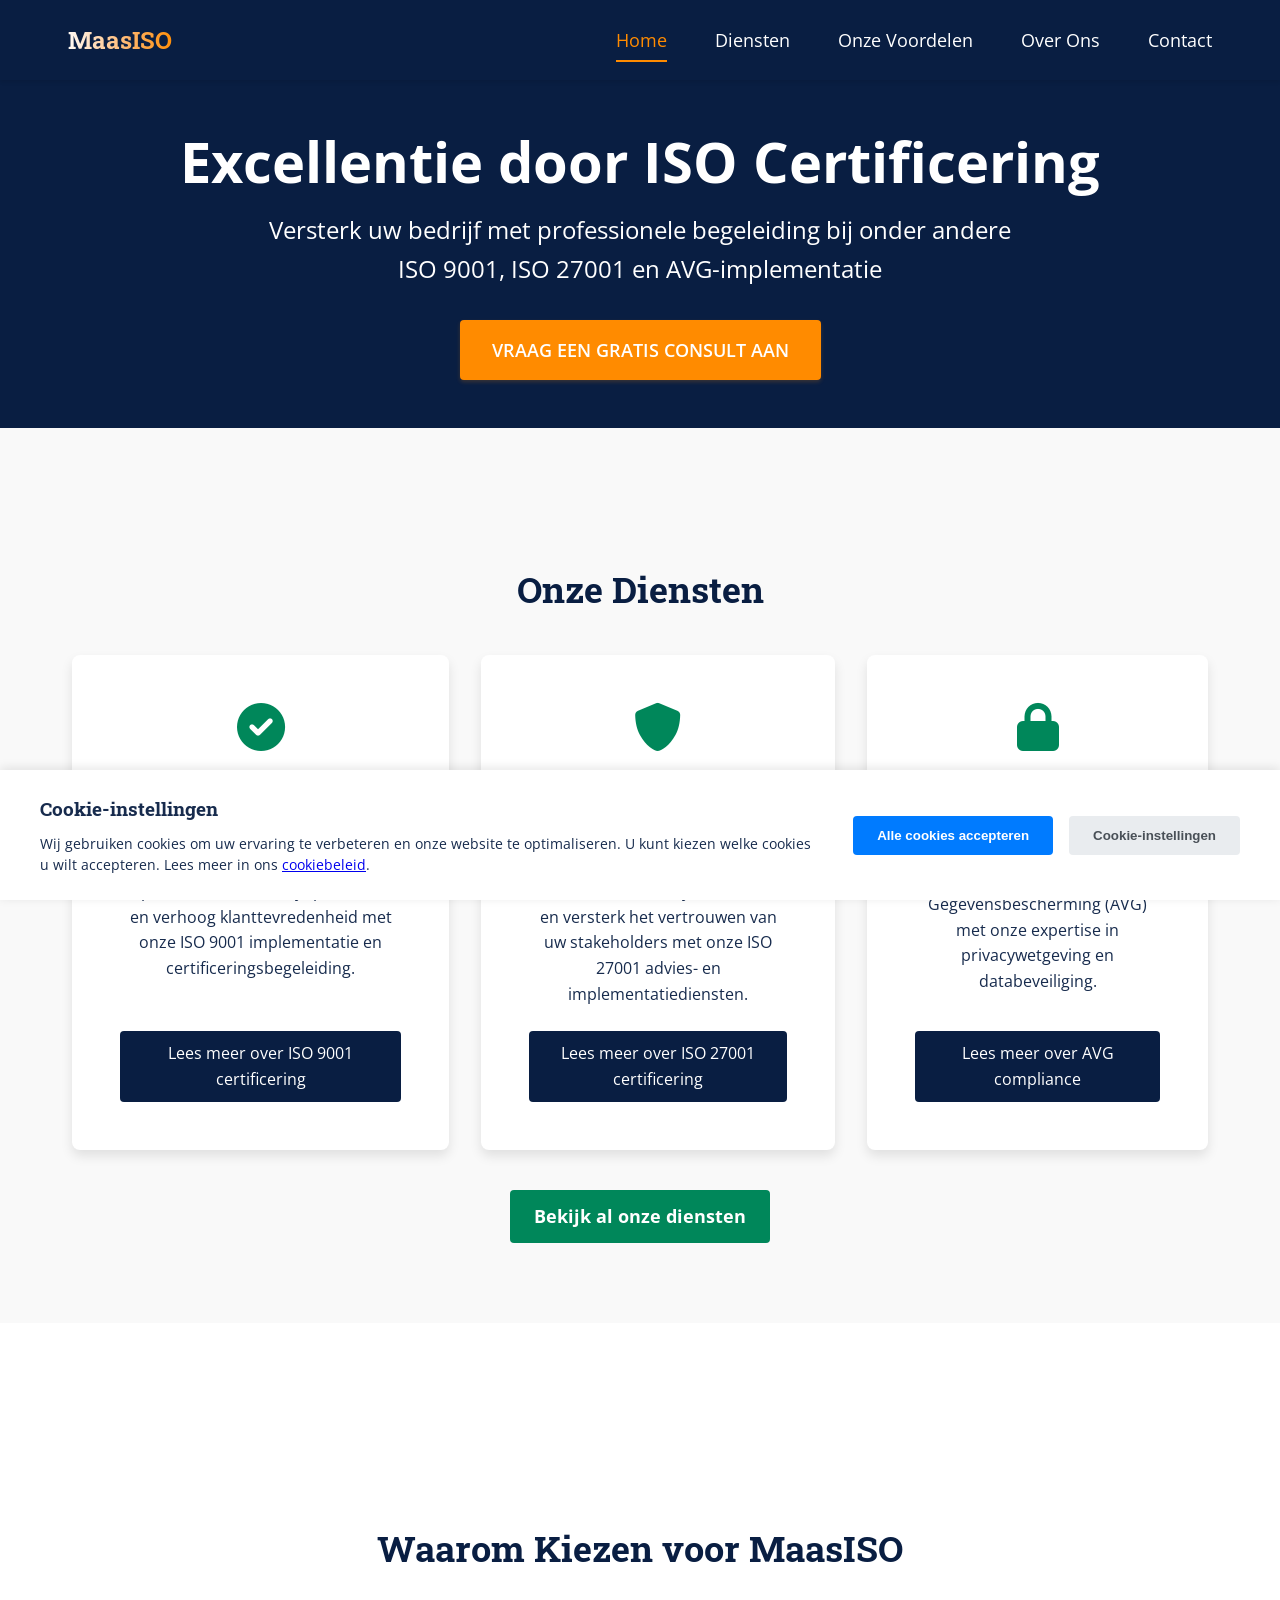
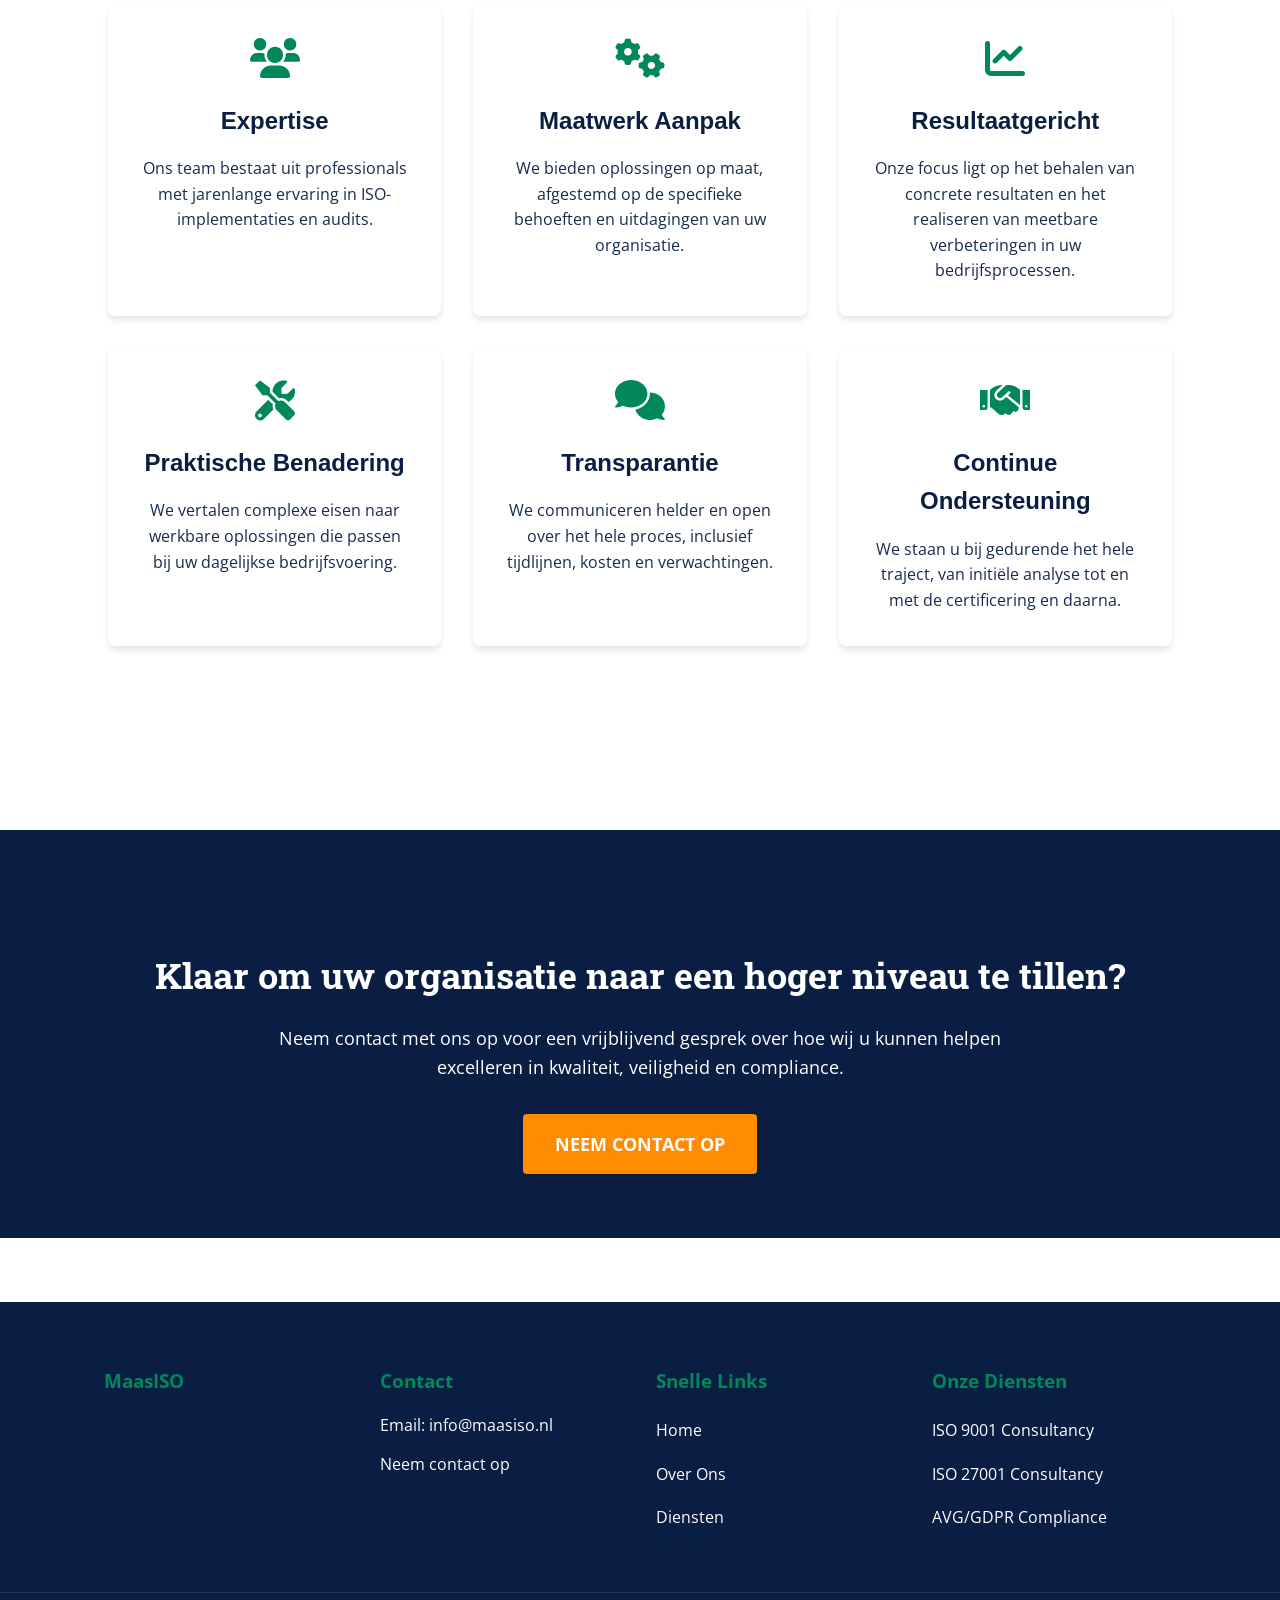
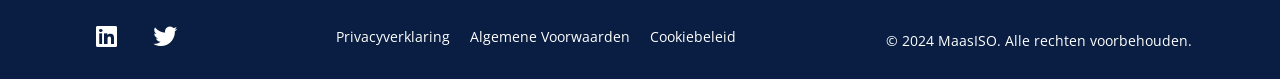
==== index.html @ 2da92001 "NUJA015" ====
<!DOCTYPE html>
<html lang="nl">
<head>
    <!-- Google tag (gtag.js) -->
<script async src="https://www.googletagmanager.com/gtag/js?id=G-QHY9D9XR7G"></script>
<script>
  window.dataLayer = window.dataLayer || [];
  function gtag(){dataLayer.push(arguments);}
  gtag('js', new Date());

  gtag('config', 'G-QHY9D9XR7G');
</script>
    <meta charset="UTF-8">
    <meta name="viewport" content="width=device-width, initial-scale=1.0">
    <title>MaasISO - ISO Certificering en Implementatie Diensten</title>
    <meta name="description" content="Versterk uw bedrijf met professionele begeleiding bij ISO 9001, ISO 27001 en AVG-implementatie. Expertise in kwaliteitsmanagement en informatiebeveiliging.">
    
    <!-- Open Graph / Facebook -->
    <meta property="og:type" content="website">
    <meta property="og:url" content="https://www.maasiso.nl/">
    <meta property="og:title" content="MaasISO - ISO Certificering en Implementatie Diensten">
    <meta property="og:description" content="Versterk uw bedrijf met professionele begeleiding bij ISO 9001, ISO 27001 en AVG-implementatie. Expertise in kwaliteitsmanagement en informatiebeveiliging.">
    <meta property="og:image" content="https://www.maasiso.nl/images/og-image.jpg">

    <!-- Twitter -->
    <meta name="twitter:card" content="summary_large_image">
    <meta name="twitter:url" content="https://www.maasiso.nl/">
    <meta name="twitter:title" content="MaasISO - ISO Certificering en Implementatie Diensten">
    <meta name="twitter:description" content="Versterk uw bedrijf met professionele begeleiding bij ISO 9001, ISO 27001 en AVG-implementatie. Expertise in kwaliteitsmanagement en informatiebeveiliging.">
    <meta name="twitter:image" content="https://www.maasiso.nl/images/og-image.jpg">

    <!-- Canonical URL -->
    <link rel="canonical" href="https://www.maasiso.nl/">
    
    <link rel="icon" type="image/svg+xml" href="images/icons/favicon.svg">
    <link rel="stylesheet" href="css/styles.min.css">
    <link href="https://fonts.googleapis.com/css2?family=Open+Sans:wght@400;700&family=Roboto+Slab:wght@400;700&display=swap" rel="stylesheet">
    <link rel="stylesheet" href="https://cdnjs.cloudflare.com/ajax/libs/font-awesome/6.0.0-beta3/css/all.min.css">

    <!-- Schema.org markup -->
    <script type="application/ld+json">
    {
        "@context": "https://schema.org",
        "@type": "Organization",
        "name": "MaasISO",
        "description": "Professionele ISO certificering en implementatie diensten",
        "url": "https://www.maasiso.nl",
        "contactPoint": {
            "@type": "ContactPoint",
            "email": "info@maasiso.nl",
            "contactType": "customer service"
        },
        "sameAs": [
            "https://www.linkedin.com/company/maasiso",
            "https://twitter.com/maasiso"
        ]
    }
    </script>
</head>
<body>
    <header>
        <nav class="main-nav" aria-label="Hoofdnavigatie">
            <div class="container">
                <a href="index.html" class="logo" aria-label="MaasISO homepage">MaasISO</a>
                <button class="mobile-menu-toggle" aria-label="Menu openen" aria-expanded="false" aria-controls="nav-links">
                    <span></span>
                    <span></span>
                    <span></span>
                </button>
                <ul class="nav-links" id="nav-links">
                    <li><a href="index.html" aria-current="page">Home</a></li>
                    <li><a href="diensten.html">Diensten</a></li>
                    <li><a href="waarom-maasiso.html">Onze Voordelen</a></li>
                    <li><a href="over-ons.html">Over Ons</a></li>
                    <li><a href="contact.html">Contact</a></li>
                </ul>
            </div>
        </nav>
    </header>

    <main id="main-content">
        <section id="hero" class="hero" aria-label="Introductie">
            <div class="container">
                <h1 class="fade-in">Excellentie door ISO Certificering</h1>
                <p class="lead fade-in">Versterk uw bedrijf met professionele begeleiding bij onder andere<br>ISO 9001, ISO 27001 en AVG-implementatie</p>
                <a href="contact.html" class="cta-button fade-in">Vraag een Gratis Consult Aan</a>
            </div>
        </section>

        <section id="diensten" class="section-padding" aria-label="Onze Diensten">
            <div class="container">
                <h2 class="section-title fade-in">Onze Diensten</h2>
                <div class="diensten-grid">
                    <div class="dienst fade-in">
                        <i class="fas fa-check-circle dienst-icon" aria-hidden="true"></i>
                        <h3>ISO 9001 Kwaliteitsmanagement</h3>
                        <p>Optimaliseer uw bedrijfsprocessen en verhoog klanttevredenheid met onze ISO 9001 implementatie en certificeringsbegeleiding.</p>
                        <a href="iso-9001.html" class="lees-meer">Lees meer over ISO 9001 certificering</a>
                    </div>
                    <div class="dienst fade-in">
                        <i class="fas fa-shield-alt dienst-icon" aria-hidden="true"></i>
                        <h3>ISO 27001 Informatiebeveiliging</h3>
                        <p>Bescherm uw bedrijfsinformatie en versterk het vertrouwen van uw stakeholders met onze ISO 27001 advies- en implementatiediensten.</p>
                        <a href="iso-27001.html" class="lees-meer">Lees meer over ISO 27001 certificering</a>
                    </div>
                    <div class="dienst fade-in">
                        <i class="fas fa-lock dienst-icon" aria-hidden="true"></i>
                        <h3>AVG Compliance</h3>
                        <p>Zorg dat uw organisatie voldoet aan de Algemene Verordening Gegevensbescherming (AVG) met onze expertise in privacywetgeving en databeveiliging.</p>
                        <a href="avg-compliance.html" class="lees-meer">Lees meer over AVG compliance</a>
                    </div>
                </div>
                <div class="text-center">
                    <a href="diensten.html" class="secondary-button fade-in">Bekijk al onze diensten</a>
                </div>
            </div>
        </section>

        <section id="waarom-maasiso" class="section-padding" aria-label="Waarom kiezen voor MaasISO">
            <div class="container">
                <h2 class="section-title fade-in">Waarom Kiezen voor MaasISO</h2>
                <div class="voordelen-grid">
                    <article class="voordeel fade-in">
                        <i class="fas fa-users" aria-hidden="true"></i>
                        <h3>Expertise</h3>
                        <p>Ons team bestaat uit professionals met jarenlange ervaring in ISO-implementaties en audits.</p>
                    </article>
                    <article class="voordeel fade-in">
                        <i class="fas fa-cogs" aria-hidden="true"></i>
                        <h3>Maatwerk Aanpak</h3>
                        <p>We bieden oplossingen op maat, afgestemd op de specifieke behoeften en uitdagingen van uw organisatie.</p>
                    </article>
                    <article class="voordeel fade-in">
                        <i class="fas fa-chart-line" aria-hidden="true"></i>
                        <h3>Resultaatgericht</h3>
                        <p>Onze focus ligt op het behalen van concrete resultaten en het realiseren van meetbare verbeteringen in uw bedrijfsprocessen.</p>
                    </article>
                    <article class="voordeel fade-in">
                        <i class="fas fa-tools" aria-hidden="true"></i>
                        <h3>Praktische Benadering</h3>
                        <p>We vertalen complexe eisen naar werkbare oplossingen die passen bij uw dagelijkse bedrijfsvoering.</p>
                    </article>
                    <article class="voordeel fade-in">
                        <i class="fas fa-comments" aria-hidden="true"></i>
                        <h3>Transparantie</h3>
                        <p>We communiceren helder en open over het hele proces, inclusief tijdlijnen, kosten en verwachtingen.</p>
                    </article>
                    <article class="voordeel fade-in">
                        <i class="fas fa-handshake" aria-hidden="true"></i>
                        <h3>Continue Ondersteuning</h3>
                        <p>We staan u bij gedurende het hele traject, van initiële analyse tot en met de certificering en daarna.</p>
                    </article>
                </div>
            </div>
        </section>

        <section id="cta" class="section-padding" style="background-color: var(--hero-background);" aria-label="Contact Oproep">
            <div class="container text-center">
                <h2 class="section-title" style="color: var(--text-color-light);">Klaar om uw organisatie naar een hoger niveau te tillen?</h2>
                <p class="section-intro" style="color: var(--text-color-light);">Neem contact met ons op voor een vrijblijvend gesprek over hoe wij u kunnen helpen excelleren in kwaliteit, veiligheid en compliance.</p>
                <div class="text-center">
                    <a href="contact.html" class="cta-button fade-in">NEEM CONTACT OP</a>
                </div>
            </div>
        </section>
    </main>

    <footer>
        <div class="container">
            <div class="footer-section company-info">
                <h4>MaasISO</h4>
            </div>
            <div class="footer-section contact">
                <h4>Contact</h4>
                <p>Email: info@maasiso.nl</p>
                <p><a href="contact.html">Neem contact op</a></p>
            </div>
            <div class="footer-section quick-links">
                <h4>Snelle Links</h4>
                <nav aria-label="Snelle navigatie">
                    <a href="index.html">Home</a>
                    <a href="over-ons.html">Over Ons</a>
                    <a href="diensten.html">Diensten</a>
                </nav>
            </div>
            <div class="footer-section services">
                <h4>Onze Diensten</h4>
                <nav aria-label="Diensten navigatie">
                    <a href="iso-9001.html">ISO 9001 Consultancy</a>
                    <a href="iso-27001.html">ISO 27001 Consultancy</a>
                    <a href="avg-compliance.html">AVG/GDPR Compliance</a>
                </nav>
            </div>
        </div>
        <div class="sub-footer">
            <div class="container">
                <div class="social-media">
                    <a href="https://www.linkedin.com/company/maasiso" target="_blank" rel="noopener noreferrer" aria-label="MaasISO LinkedIn">
                        <i class="fab fa-linkedin" aria-hidden="true"></i>
                    </a>
                    <a href="https://twitter.com/maasiso" target="_blank" rel="noopener noreferrer" aria-label="MaasISO Twitter">
                        <i class="fab fa-twitter" aria-hidden="true"></i>
                    </a>
                </div>
                <div class="legal-links">
                    <a href="privacyverklaring.html">Privacyverklaring</a>
                    <a href="algemene-voorwaarden.html">Algemene Voorwaarden</a>
                    <a href="cookiebeleid.html">Cookiebeleid</a>
                </div>
                <p>&copy; 2024 MaasISO. Alle rechten voorbehouden.</p>
            </div>
        </div>
    </footer>

    <script src="js/main.min.js"></script>
    <script src="js/cookie-banner.min.js"></script>
</body>
</html>
---- css/styles.min.css ----
*{margin:0;padding:0;box-sizing:border-box}body{font-family:'Open Sans',sans-serif;font-size:16px;line-height:1.5;color:#333;background-color:#f4f4f4}:root{--primary-color:#091E42;--secondary-color:#00875A;--accent-color:#FF8B00;--accent-hover:#E67E00;--background-color:#FFFFFF;--text-color:#172B4D;--text-color-light:#FFFFFF;--error-color:#DE350B;--success-color:#00875A;--warning-color:#FF991F;--info-color:#0065FF;--focus-outline:#4C9AFF;--hero-background:#091E42;--neutral-light:#F4F5F7;--neutral-medium:#DFE1E6;--neutral-dark:#505F79;--primary-light:#E9F2FF;--primary-dark:#091E42;--spacing-xs:0.25rem;--spacing-sm:0.5rem;--spacing-md:1rem;--spacing-lg:1.5rem;--spacing-xl:2rem;--spacing-2xl:3rem;--spacing-3xl:4rem;--border-radius-sm:4px;--border-radius-md:6px;--border-radius-lg:8px;--transition-fast:0.2s ease;--transition-normal:0.3s ease;--transition-slow:0.5s ease;--button-primary-bg:var(--accent-color);--button-primary-text:var(--text-color-light);--button-primary-hover:var(--accent-hover);--breakpoint-mobile:767px;--breakpoint-tablet:1023px;--breakpoint-desktop:1024px;--font-size-xs:0.75rem;--font-size-sm:0.875rem;--font-size-base:1rem;--font-size-lg:1.125rem;--font-size-xl:1.25rem;--font-size-2xl:1.5rem;--font-size-3xl:1.875rem;--font-size-4xl:2.25rem;--font-size-5xl:3rem;--font-size-6xl:3.5rem;--container-padding-mobile:var(--spacing-md);--container-padding-tablet:var(--spacing-xl);--container-padding-desktop:var(--spacing-2xl);--header-height:80px;--mobile-header-height:60px}html{margin:0;padding:0;min-height:100%}body{margin:0;padding:0;min-height:100vh;display:flex;flex-direction:column;font-family:'Open Sans',sans-serif;color:var(--text-color);line-height:1.6;background-color:var(--background-color)}main{flex:1 0 auto;display:flex;flex-direction:column}footer{flex-shrink:0;margin-top:0}@media (max-width:767px){h1{font-size:2rem}h2{font-size:1.75rem}h3{font-size:1.25rem}.container{padding:0 var(--spacing-sm)}}@media (prefers-reduced-motion:reduce){*{animation-duration:0s!important;animation-iteration-count:1!important;transition-duration:0s!important;scroll-behavior:auto!important}}.text-center{text-align:center}.text-left{text-align:left}.text-right{text-align:right}.mt-1{margin-top:.25rem}.mt-2{margin-top:.5rem}.mt-3{margin-top:1rem}.mt-4{margin-top:1.5rem}.mt-5{margin-top:3rem}.mb-1{margin-bottom:.25rem}.mb-2{margin-bottom:.5rem}.mb-3{margin-bottom:1rem}.mb-4{margin-bottom:1.5rem}.mb-5{margin-bottom:3rem}.pt-1{padding-top:.25rem}.pt-2{padding-top:.5rem}.pt-3{padding-top:1rem}.pt-4{padding-top:1.5rem}.pt-5{padding-top:3rem}.pb-1{padding-bottom:.25rem}.pb-2{padding-bottom:.5rem}.pb-3{padding-bottom:1rem}.pb-4{padding-bottom:1.5rem}.pb-5{padding-bottom:3rem}.d-none{display:none}.d-block{display:block}.d-inline-block{display:inline-block}.d-flex{display:flex}.flex-column{flex-direction:column}.justify-content-center{justify-content:center}.align-items-center{align-items:center}.container{width:100%;max-width:1140px;margin:0 auto;padding-left:1.5rem;padding-right:1.5rem;box-sizing:border-box}section{width:100%;padding:5rem 0;overflow:hidden}section:nth-child(2n){background-color:#f9f9f9}@media (max-width:1200px){.container{max-width:960px}}@media (max-width:992px){.container{max-width:720px}section{padding:4rem 0}}@media (max-width:768px){.container{max-width:540px}section{padding:3rem 0}}@media (max-width:576px){.container{width:100%;padding-left:1rem;padding-right:1rem}}.benefits-grid,.industries-grid,.services-grid,.why-maasiso-grid{display:grid;grid-template-columns:repeat(3,1fr);gap:30px;margin-top:40px;padding:0 20px}.voordelen-grid{display:grid;grid-template-columns:repeat(3,1fr);gap:30px;margin:40px auto;max-width:1200px;padding:0 20px}.missie-visie-grid{display:grid;grid-template-columns:1fr;gap:30px;margin-top:40px;padding:0 20px}.impact-grid{display:grid;grid-template-columns:repeat(auto-fit,minmax(250px,1fr));gap:30px;margin-top:40px;padding:0 20px}.aanpak-grid{display:grid;grid-template-columns:repeat(3,1fr);gap:30px;margin-top:40px;padding:0 20px}.waarden-grid{display:grid;grid-template-columns:repeat(auto-fit,minmax(250px,1fr));gap:30px;margin-top:40px;padding:0 20px}.contact-grid{display:grid;grid-template-columns:1fr;gap:40px;padding:0 20px}.dienst{background-color:#f8f9fa;border-radius:8px;padding:20px;text-align:center;transition:transform .3s ease;height:100%;display:flex;flex-direction:column;align-items:center}.dienst:hover{box-shadow:0 5px 15px rgba(0,0,0,.1);transform:translateY(-5px)}.dienst-icon{font-size:2.5rem;margin-bottom:15px;color:var(--accent-color)}.dienst h3{margin-bottom:10px;font-size:1.25rem}.dienst p{margin-bottom:15px;flex-grow:1}@media (max-width:1200px){.aanpak-grid,.benefits-grid,.industries-grid,.services-grid,.voordelen-grid,.why-maasiso-grid{grid-template-columns:repeat(2,1fr);gap:20px}}@media (max-width:767px){.aanpak-grid,.benefits-grid,.contact-grid,.industries-grid,.missie-visie-grid,.services-grid,.voordelen-grid,.why-maasiso-grid{grid-template-columns:1fr;gap:20px;padding:0 20px;margin-top:30px}.dienst:hover{transform:none;box-shadow:none}.section-padding{padding-top:40px;padding-bottom:40px}.section-title{padding:0 20px;margin-bottom:20px;text-align:center}}header{background-color:var(--primary-color);position:fixed;width:100%;top:0;left:0;z-index:1000;box-shadow:0 2px 4px rgba(0,0,0,.1);height:80px;display:flex;align-items:center}.skip-link{background:var(--primary-color);color:var(--text-color-light);left:50%;padding:var(--spacing-sm);position:absolute;transform:translateY(-100%) translateX(-50%);transition:transform var(--transition-normal);z-index:1001}.skip-link:focus{transform:translateY(0) translateX(-50%)}.main-nav{width:100%;height:100%;display:flex;align-items:center}.main-nav .container{display:flex;justify-content:space-between;align-items:center;height:100%;padding:0 1.5rem}.logo{font-family:'Roboto Slab',serif;font-size:24px;font-weight:700;text-decoration:none;padding:var(--spacing-xs);background:linear-gradient(90deg,var(--text-color-light) 0,#ffe5cc 20%,#fc9 40%,#ffb366 60%,var(--accent-color) 100%);-webkit-background-clip:text;background-clip:text;-webkit-text-fill-color:transparent;text-fill-color:transparent;height:40px;display:flex;align-items:center;transition:background 1s ease}.logo:hover{background:linear-gradient(90deg,var(--accent-color) 0,#ffb366 40%,#fc9 60%,#ffe5cc 80%,var(--text-color-light) 100%);-webkit-background-clip:text;background-clip:text}.nav-links{display:flex;list-style-type:none;margin:0;padding:0;height:100%;align-items:center;margin-left:auto;margin-right:0;gap:.5rem}.nav-links li{height:100%;display:flex;align-items:center;margin:0}.nav-links a{color:var(--text-color-light);text-decoration:none;font-size:18px;padding:var(--spacing-xs);position:relative;height:40px;display:flex;align-items:center;white-space:nowrap}.nav-links a[aria-current=page]{color:var(--accent-color)}.nav-links a[aria-current=page]::after{content:'';position:absolute;bottom:-2px;left:var(--spacing-xs);right:var(--spacing-xs);height:2px;background-color:var(--accent-color)}.mobile-menu-toggle{display:none;background:0 0;border:none;cursor:pointer;padding:var(--spacing-sm);margin:calc(-1 * var(--spacing-sm));height:40px;z-index:1001}.mobile-menu-toggle span{display:block;width:25px;height:3px;background-color:var(--text-color-light);margin:5px 0;transition:transform .3s ease-in-out,opacity .3s ease-in-out}@media (max-width:768px){header{height:70px}.main-nav .container{padding:0 1rem}.nav-links{position:fixed;top:70px;left:0;right:0;background-color:var(--primary-color);flex-direction:column;align-items:flex-start;height:0;overflow:hidden;transition:height .3s ease-in-out;margin:0;padding:0}.nav-links.active{height:auto;padding:1rem;box-shadow:0 2px 4px rgba(0,0,0,.1)}.nav-links li{width:100%;height:auto;margin:.5rem 0}.nav-links a{width:100%;padding:.75rem 1rem;height:auto}.mobile-menu-toggle{display:block}.mobile-menu-toggle.active span:first-child{transform:rotate(45deg) translate(5px,5px)}.mobile-menu-toggle.active span:nth-child(2){opacity:0}.mobile-menu-toggle.active span:nth-child(3){transform:rotate(-45deg) translate(7px,-7px)}body.menu-open{overflow:hidden}}.cta-button{display:inline-block;padding:calc(var(--spacing-sm) + 6px) calc(var(--spacing-xl) - 4px);background-color:var(--button-primary-bg)!important;color:var(--button-primary-text)!important;text-decoration:none;border-radius:var(--border-radius-md);transition:all var(--transition-normal);font-weight:700;text-transform:uppercase;border:none;cursor:pointer;box-shadow:0 2px 4px rgba(0,0,0,.1)}.cta-button:hover{background-color:var(--button-primary-hover)!important;transform:translateY(-2px);box-shadow:0 4px 8px rgba(0,0,0,.15)}.cta-button:active{transform:translateY(0);box-shadow:0 2px 4px rgba(0,0,0,.1)}.hero .cta-button{font-size:1.1rem;padding:var(--spacing-md) var(--spacing-xl);position:relative;z-index:3;background-color:#ff8b00!important;mix-blend-mode:normal;isolation:isolate;box-shadow:0 2px 4px rgba(255,139,0,.2)}.hero .cta-button:hover{background-color:#e67e00!important;box-shadow:0 4px 8px rgba(255,139,0,.3)}.secondary-button{background-color:var(--secondary-color);color:var(--text-color-light);transition:background-color var(--transition-normal)}.secondary-button:hover{background-color:var(--success-color)}.text-button{background:0 0;border:none;color:var(--primary-color);text-decoration:underline;cursor:pointer;font-weight:600;transition:color var(--transition-normal);padding:var(--spacing-sm) var(--spacing-md)}.text-button:hover{color:var(--primary-dark)}.outline-button{background-color:transparent;border:2px solid var(--primary-color);color:var(--primary-color);padding:var(--spacing-sm) var(--spacing-md);transition:all var(--transition-normal)}.outline-button:hover{background-color:var(--primary-light);border-color:var(--primary-dark);color:var(--primary-dark)}.cta-button:disabled,.outline-button:disabled,.secondary-button:disabled,.text-button:disabled{opacity:.6;cursor:not-allowed;pointer-events:none}.cta-button:focus,.outline-button:focus,.secondary-button:focus,.text-button:focus{outline:3px solid var(--focus-outline);outline-offset:2px}@media (max-width:768px){.cta-button{display:block;width:100%;text-align:center;padding:var(--spacing-md) var(--spacing-lg)}}#hero{text-align:center;min-height:400px;padding:0!important;margin:0;background-color:var(--hero-background);color:var(--text-color-light);position:relative;overflow:hidden;display:flex;align-items:center;padding-top:var(--header-height)!important}#hero .container{width:100%;max-width:1140px!important;margin:0 auto;padding:3rem 1.5rem;display:flex;flex-direction:column;align-items:center;justify-content:center;position:relative;z-index:2}#hero h1{margin:0 0 1rem 0;padding:0;font-size:3rem;color:var(--text-color-light);font-weight:700;line-height:1.2;opacity:0;animation:heroContentFadeIn .8s ease-out forwards;animation-delay:.1s}#hero p{margin:0 0 2rem 0;padding:0;font-size:1.375rem;max-width:800px;color:var(--text-color-light);line-height:1.6;opacity:0;animation:heroContentFadeIn .8s ease-out forwards;animation-delay:.2s}#hero .cta-button{margin:0;padding:1rem 2rem;position:relative;z-index:3;opacity:0;animation:heroContentFadeIn .8s ease-out forwards;animation-delay:.3s;mix-blend-mode:normal;isolation:isolate}#hero::before{content:'';position:absolute;top:0;left:0;right:0;bottom:0;background:linear-gradient(to bottom,rgba(9,30,66,.2),rgba(9,30,66,.4));z-index:1}@media (max-width:1200px){#hero .container{max-width:960px!important}}@media (max-width:992px){#hero .container{max-width:720px!important}}@media (max-width:768px){#hero{min-height:350px;padding-top:var(--mobile-header-height)!important}#hero .container{max-width:540px!important;padding:2rem 1.5rem}#hero h1{font-size:2.2rem;margin-top:1rem}#hero p{font-size:1.125rem}}@media (max-width:576px){#hero{min-height:300px}#hero .container{padding:0 1rem}#hero h1{font-size:1.8rem}}@keyframes heroContentFadeIn{from{opacity:0}to{opacity:1}}@media (prefers-reduced-motion:reduce){#hero .cta-button,#hero h1,#hero p{animation:none;opacity:1}}.section-title{margin-bottom:2.5rem;color:var(--primary-color);font-size:2.25rem;text-align:center}.section-intro{margin:0 auto 3rem;max-width:800px;font-size:1.125rem;line-height:1.6;text-align:center}.bg-light{background-color:var(--background-color)}.bg-primary{background-color:var(--primary-color)}.bg-primary h2,.bg-primary p{color:var(--text-color-light);text-shadow:0 1px 2px rgba(0,0,0,.2)}.diensten-grid{display:grid;grid-template-columns:repeat(3,1fr);gap:2rem;margin:2.5rem auto;width:100%;max-width:1200px}#diensten .container{max-width:1200px;margin:0 auto;padding:0 2rem}#diensten .diensten-grid{display:grid;grid-template-columns:repeat(3,1fr);gap:2rem;justify-content:center;margin:2.5rem auto;max-width:1200px}#diensten .section-title{max-width:800px;margin-left:auto;margin-right:auto}#diensten .text-center{max-width:800px;margin-left:auto;margin-right:auto}.dienst{background-color:var(--background-color);border-radius:var(--border-radius-lg);padding:2rem;box-shadow:0 6px 12px rgba(0,0,0,.1);transition:transform var(--transition-normal),box-shadow var(--transition-normal);display:flex;flex-direction:column;align-items:center;justify-content:flex-start;height:100%;box-sizing:border-box}.dienst:hover{transform:translateY(-10px);box-shadow:0 12px 24px rgba(0,0,0,.15)}.dienst h3{color:var(--primary-color);margin:0 0 1.25rem;font-size:1.5rem;width:100%;text-align:center}.dienst p{color:var(--text-color);margin:0 0 1.5rem;font-size:1rem;flex-grow:1;width:100%;text-align:center}.dienst-icon{font-size:3.5rem;color:var(--secondary-color);margin-bottom:1.5rem;width:100%;text-align:center}.lees-meer{display:inline-block;padding:.625rem 1.25rem;background-color:var(--primary-color);color:var(--text-color-light);text-decoration:none;border-radius:var(--border-radius-sm);transition:background-color var(--transition-normal);margin-top:auto;text-align:center}.lees-meer:hover{background-color:var(--secondary-color)}.aanpak-stappen{max-width:900px;margin:3rem auto;position:relative}.aanpak-stap{display:flex;align-items:flex-start;margin-bottom:2rem;padding:1.5rem;background-color:var(--background-color);border-radius:var(--border-radius-lg);box-shadow:0 4px 8px rgba(0,0,0,.1);transition:transform var(--transition-normal),box-shadow var(--transition-normal)}.aanpak-stap:hover{transform:translateY(-5px);box-shadow:0 8px 16px rgba(0,0,0,.15)}.stap-nummer{background-color:var(--secondary-color);color:var(--text-color-light);width:40px;height:40px;border-radius:50%;display:flex;align-items:center;justify-content:center;font-size:1.25rem;font-weight:700;margin-right:1.5rem;flex-shrink:0}.stap-inhoud{flex-grow:1}.stap-inhoud h3{color:var(--primary-color);margin:0 0 .5rem;font-size:1.25rem}.stap-inhoud p{color:var(--text-color);margin:0;font-size:1rem;line-height:1.5}.text-center{text-align:center;margin-top:2rem}.secondary-button{display:inline-block;padding:.75rem 1.5rem;font-size:1.125rem;font-weight:700;text-decoration:none;color:var(--text-color-light);background-color:var(--secondary-color);border-radius:var(--border-radius-sm);transition:background-color var(--transition-normal)}.secondary-button:hover{background-color:var(--primary-color)}.voordelen-grid{display:grid;grid-template-columns:repeat(3,1fr);gap:2rem;margin:2.5rem auto;width:100%;max-width:1200px}.voordeel{background-color:var(--background-color);border-radius:var(--border-radius-lg);padding:1.875rem;box-shadow:0 6px 12px rgba(0,0,0,.1);text-align:center;transition:transform var(--transition-normal),box-shadow var(--transition-normal);box-sizing:border-box}.voordeel:hover{transform:translateY(-5px);box-shadow:0 8px 16px rgba(0,0,0,.15)}.voordeel i{font-size:3rem;color:var(--secondary-color);margin-bottom:1.25rem}.voordeel h3{color:var(--primary-color);margin-bottom:.9375rem;font-size:1.375rem}.voordeel p{color:var(--text-color);font-size:1rem}.benefits-grid{display:grid;grid-template-columns:repeat(3,1fr);gap:2rem;margin:2.5rem auto;width:100%;max-width:1200px}.benefit-card{background-color:var(--background-color);border-radius:var(--border-radius-lg);padding:1.875rem;box-shadow:0 6px 12px rgba(0,0,0,.1);text-align:center;transition:transform var(--transition-normal),box-shadow var(--transition-normal);box-sizing:border-box}.benefit-card:hover{transform:translateY(-5px);box-shadow:0 8px 16px rgba(0,0,0,.15)}.benefit-card img{width:64px;height:64px;margin-bottom:1.25rem}.benefit-card h3{color:var(--primary-color);margin-bottom:.9375rem;font-size:1.375rem}.benefit-card p{color:var(--text-color);font-size:1rem}@media (max-width:1200px){.benefits-grid,.diensten-grid,.voordelen-grid{grid-template-columns:repeat(2,1fr);max-width:800px}}@media (max-width:992px){.section-title{font-size:2rem}.aanpak-stap{padding:1.25rem}.stap-nummer{width:35px;height:35px;font-size:1.125rem;margin-right:1.25rem}}@media (max-width:768px){.section-title{font-size:1.75rem}.benefits-grid,.diensten-grid,.voordelen-grid{grid-template-columns:1fr;max-width:400px}.voordeel{max-width:100%}.aanpak-stap{flex-direction:column;align-items:center;text-align:center;padding:1.5rem 1rem}.stap-nummer{margin:0 0 1rem 0}}@media (max-width:576px){.section-title{font-size:1.5rem}.benefit-card,.dienst,.voordeel{padding:1.5rem}.stap-inhoud h3{font-size:1.125rem}}@keyframes fadeInUp{from{opacity:0;transform:translateY(20px)}to{opacity:1;transform:translateY(0)}}.benefit-item{background-color:var(--background-color);border-radius:var(--border-radius-lg);padding:var(--spacing-xl);box-shadow:0 4px 6px rgba(0,0,0,.1);transition:transform var(--transition-normal);animation:fadeInUp .6s ease-out forwards;opacity:0}.benefit-item:hover{transform:translateY(-5px)}.benefit-item h3{color:var(--secondary-color);margin-bottom:var(--spacing-md)}.why-maasiso-item{background-color:var(--background-color);border-radius:var(--border-radius-lg);padding:var(--spacing-xl);box-shadow:0 4px 6px rgba(0,0,0,.1);text-align:center;transition:transform var(--transition-normal),box-shadow var(--transition-normal);animation:fadeInUp .6s ease-out forwards;opacity:0}.why-maasiso-item:hover{transform:translateY(-5px);box-shadow:0 6px 12px rgba(0,0,0,.15)}.why-maasiso-item .icon{font-size:48px;margin-bottom:var(--spacing-md)}.why-maasiso-item h3{color:var(--primary-color);margin-bottom:var(--spacing-sm)}.why-maasiso-item p{color:var(--text-color)}.missie-visie-item{background-color:var(--background-color);border-radius:var(--border-radius-lg);padding:var(--spacing-xl);box-shadow:0 4px 6px rgba(0,0,0,.1);animation:fadeInUp .6s ease-out forwards;opacity:0}.impact-item{background-color:var(--background-color);border-radius:var(--border-radius-lg);padding:var(--spacing-xl);box-shadow:0 4px 6px rgba(0,0,0,.1);text-align:center;animation:fadeInUp .6s ease-out forwards;opacity:0}.impact-item i{font-size:48px;color:var(--secondary-color);margin-bottom:var(--spacing-md)}.impact-item h3{font-size:36px;margin-bottom:var(--spacing-sm)}.aanpak-item{background-color:var(--background-color);border-radius:var(--border-radius-lg);padding:var(--spacing-xl);box-shadow:0 4px 6px rgba(0,0,0,.1);text-align:center;transition:transform .3s ease;animation:fadeInUp .6s ease-out forwards;opacity:0}.aanpak-item:hover{transform:translateY(-5px)}.aanpak-item i{font-size:48px;color:var(--secondary-color);margin-bottom:var(--spacing-md)}.aanpak-item h3{color:var(--primary-color);margin-bottom:var(--spacing-sm)}.waarde-item{background-color:var(--background-color);border-radius:var(--border-radius-lg);padding:var(--spacing-xl);box-shadow:0 4px 6px rgba(0,0,0,.1);text-align:center;animation:fadeInUp .6s ease-out forwards;opacity:0}.waarde-item i{font-size:48px;color:var(--secondary-color);margin-bottom:var(--spacing-md)}.service-card{background-color:var(--background-color);border-radius:var(--border-radius-lg);padding:var(--spacing-xl);box-shadow:0 2px 8px rgba(0,0,0,.06);text-align:center;transition:transform .3s ease,box-shadow .3s ease;display:flex;flex-direction:column;align-items:center;height:100%;animation:fadeInUp .6s ease-out forwards;opacity:0}.service-card:hover{transform:translateY(-5px);box-shadow:0 4px 12px rgba(0,0,0,.08)}.service-card .service-icon{font-size:48px;color:var(--secondary-color);margin-bottom:var(--spacing-md)}.service-card h3{color:var(--primary-color);margin-bottom:var(--spacing-sm);font-size:1.25rem;font-weight:600;font-family:Montserrat,sans-serif}.service-card p{color:var(--text-color);font-size:1rem;line-height:1.6;margin:0;font-family:'Open Sans',sans-serif}.voordeel{background-color:var(--background-color);border-radius:var(--border-radius-lg);padding:2.5rem;box-shadow:0 2px 8px rgba(0,0,0,.06);text-align:center;transition:transform .3s ease,box-shadow .3s ease;display:flex;flex-direction:column;align-items:center;height:100%;animation:fadeInUp .6s ease-out forwards;opacity:0}.voordeel:hover{transform:translateY(-5px);box-shadow:0 4px 12px rgba(0,0,0,.08)}.voordeel i{font-size:2.5rem;color:var(--secondary-color);margin-bottom:1.5rem}.voordeel h3{color:var(--primary-color);margin-bottom:1rem;font-size:1.25rem;font-weight:600;font-family:Montserrat,sans-serif}.voordeel p{color:var(--text-color);font-size:1rem;line-height:1.6;margin:0;font-family:'Open Sans',sans-serif}.services-grid .service-card:first-child{animation-delay:.1s}.services-grid .service-card:nth-child(2){animation-delay:.2s}.services-grid .service-card:nth-child(3){animation-delay:.3s}.voordelen-grid .voordeel:first-child{animation-delay:.1s}.voordelen-grid .voordeel:nth-child(2){animation-delay:.2s}.voordelen-grid .voordeel:nth-child(3){animation-delay:.3s}.waarden-grid .waarde-item:first-child{animation-delay:.1s}.waarden-grid .waarde-item:nth-child(2){animation-delay:.2s}.waarden-grid .waarde-item:nth-child(3){animation-delay:.3s}.waarden-grid .waarde-item:nth-child(4){animation-delay:.4s}@media (max-width:768px){.service-card,.voordeel{padding:2rem;margin-bottom:0}.service-card .service-icon,.voordeel i{font-size:2rem;margin-bottom:1.25rem}.service-card h3,.voordeel h3{font-size:1.1rem;margin-bottom:.75rem}.service-card p,.voordeel p{font-size:.9rem;line-height:1.5}}form{max-width:600px;margin:0 auto}.form-group{margin-bottom:var(--spacing-md)}label{display:block;margin-bottom:var(--spacing-xs);font-weight:700;color:var(--text-color)}.required::after{content:'*';color:var(--error-color);margin-left:var(--spacing-xs)}input[type=email],input[type=number],input[type=password],input[type=tel],input[type=text],select,textarea{width:100%;padding:var(--spacing-sm);border:2px solid var(--neutral-medium);border-radius:var(--border-radius-sm);font-size:1rem;font-family:inherit;background-color:var(--background-color);color:var(--text-color);transition:all var(--transition-normal)}input[type=email]:focus,input[type=number]:focus,input[type=password]:focus,input[type=tel]:focus,input[type=text]:focus,select:focus,textarea:focus{outline:0;border-color:var(--primary-color);box-shadow:0 0 0 3px var(--primary-light)}input[type=email]:hover,input[type=number]:hover,input[type=password]:hover,input[type=tel]:hover,input[type=text]:hover,select:hover,textarea:hover{border-color:var(--primary-color)}.form-group.error input,.form-group.error select,.form-group.error textarea{border-color:var(--error-color)}.form-group.error .error-message{color:var(--error-color);font-size:.875rem;margin-top:var(--spacing-xs)}.form-group.success input,.form-group.success select,.form-group.success textarea{border-color:var(--success-color)}input:disabled,select:disabled,textarea:disabled{background-color:var(--neutral-light);cursor:not-allowed;opacity:.7}textarea{min-height:150px;resize:vertical}select{appearance:none;background-image:url("data:image/svg+xml;charset=utf-8,%3Csvg xmlns='http://www.w3.org/2000/svg' width='16' height='16' viewBox='0 0 24 24' fill='none' stroke='%23172B4D' stroke-width='2' stroke-linecap='round' stroke-linejoin='round'%3E%3Cpath d='M6 9l6 6 6-6'/%3E%3C/svg%3E");background-repeat:no-repeat;background-position:right var(--spacing-sm) center;padding-right:calc(var(--spacing-xl) + var(--spacing-xs))}.form-row{display:flex;gap:var(--spacing-md);margin-bottom:var(--spacing-md)}.form-col{flex:1}.help-text{color:var(--neutral-dark);font-size:.875rem;margin-top:var(--spacing-xs)}.form-actions{display:flex;justify-content:flex-end;gap:var(--spacing-md);margin-top:var(--spacing-lg)}@media (max-width:768px){.form-row{flex-direction:column;gap:var(--spacing-sm)}.form-actions{flex-direction:column}.form-actions button{width:100%}}.form-loading{position:relative;pointer-events:none}.form-loading::after{content:'';position:absolute;top:0;left:0;width:100%;height:100%;background:rgba(255,255,255,.7);display:flex;justify-content:center;align-items:center}.checkbox-group,.radio-group{display:flex;gap:var(--spacing-sm);align-items:center}input[type=checkbox],input[type=radio]{width:auto;margin-right:var(--spacing-xs)}footer{background-color:var(--primary-color);color:var(--text-color-light);padding:calc(var(--spacing-xl) * 2) 0 0;margin:0}footer .container{display:flex;flex-wrap:wrap;justify-content:space-between}.footer-section{flex:1;margin-bottom:var(--spacing-xl);min-width:200px;padding:0 var(--spacing-md)}.footer-section h4{font-size:1.2em;margin-bottom:var(--spacing-md);color:var(--secondary-color)}.footer-section p{margin-bottom:var(--spacing-sm)}.footer-section p a{color:var(--text-color-light);text-decoration:none;transition:color var(--transition-normal);display:inline-block;padding:5px 0}.footer-section p a:hover{color:var(--accent-color)}.footer-section nav{display:flex;flex-direction:column}footer nav a{color:var(--text-color-light);margin-bottom:var(--spacing-sm);transition:color var(--transition-normal);text-decoration:none;padding:5px 0}footer nav a:hover{color:var(--accent-color)}.sub-footer{background-color:var(--primary-color);padding:var(--spacing-md) 0;margin-top:var(--spacing-md);border-top:1px solid rgba(255,255,255,.1)}.sub-footer .container{display:flex;flex-wrap:wrap;justify-content:space-between;align-items:center}.social-media a{color:var(--text-color-light);font-size:1.5em;margin-right:var(--spacing-md);transition:color var(--transition-normal);text-decoration:none;border:none;display:inline-block;padding:8px}.social-media a:hover{color:var(--accent-color)}.legal-links a{color:var(--text-color-light);margin-right:var(--spacing-md);font-size:.9em;transition:color var(--transition-normal);text-decoration:none;display:inline-block;padding:5px 0}.legal-links a:hover{color:var(--accent-color)}.sub-footer p{margin:var(--spacing-sm) 0 0;font-size:.9em}footer a:focus{outline:2px solid var(--focus-outline);outline-offset:2px;border-radius:var(--border-radius-sm)}@media (max-width:768px){footer{padding:var(--spacing-xl) 0 0}.sub-footer .container,footer .container{flex-direction:column;align-items:center;padding:0 20px}.footer-section{width:100%;text-align:center;margin-bottom:var(--spacing-lg);padding:0}.footer-section:last-child{margin-bottom:var(--spacing-md)}.footer-section h4{font-size:1.1em;margin-bottom:var(--spacing-sm)}.footer-section nav{align-items:center}footer nav a{padding:10px 0;font-size:1rem}.legal-links,.social-media{margin:var(--spacing-md) 0;display:flex;flex-wrap:wrap;justify-content:center}.social-media a{margin:0 15px;padding:10px;font-size:1.75em}.legal-links{flex-direction:column;align-items:center}.legal-links a{margin:5px 0;padding:8px 0;font-size:.95em}.sub-footer{padding:var(--spacing-md) 20px;margin-top:var(--spacing-sm)}.sub-footer p{text-align:center;margin-top:var(--spacing-md);opacity:.8}}.scroll-to-top{position:fixed;bottom:20px;right:20px;z-index:1000;width:40px;height:40px;background-color:var(--accent-color);color:var(--text-color-light);border:none;border-radius:var(--border-radius-md);cursor:pointer;display:none;align-items:center;justify-content:center;transition:all var(--transition-normal);box-shadow:0 2px 4px rgba(0,0,0,.1);padding:0}.scroll-to-top:hover{background-color:var(--accent-hover);transform:translateY(-2px);box-shadow:0 4px 8px rgba(0,0,0,.15)}.scroll-to-top:active{transform:translateY(0);box-shadow:0 2px 4px rgba(0,0,0,.1)}.scroll-to-top.visible{display:flex}.scroll-to-top i{font-size:16px;color:var(--text-color-light);line-height:1}@media screen and (max-width:360px){.container{padding:0 var(--spacing-sm)}.aanpak-grid,.benefits-grid,.diensten-grid,.impact-grid,.missie-visie-grid,.testimonial-grid,.voordelen-grid,.waarden-grid,.why-maasiso-grid{grid-template-columns:1fr;gap:var(--spacing-md)}h1{font-size:var(--font-size-3xl)}h2{font-size:var(--font-size-2xl)}h3{font-size:var(--font-size-xl)}p{font-size:var(--font-size-base)}.cta-button,.lees-meer,.nav-links a{padding:var(--spacing-md) var(--spacing-lg);min-height:44px}}@media screen and (min-width:361px) and (max-width:480px){.container{padding:0 var(--spacing-md)}.aanpak-grid,.benefits-grid,.diensten-grid,.impact-grid,.missie-visie-grid,.testimonial-grid,.voordelen-grid,.waarden-grid,.why-maasiso-grid{grid-template-columns:1fr;gap:var(--spacing-lg)}h1{font-size:var(--font-size-4xl)}h2{font-size:var(--font-size-3xl)}h3{font-size:var(--font-size-2xl)}}@media screen and (min-width:481px) and (max-width:767px){.container{padding:0 var(--spacing-lg)}.aanpak-grid,.benefits-grid,.diensten-grid,.impact-grid,.missie-visie-grid,.testimonial-grid,.voordelen-grid,.waarden-grid,.why-maasiso-grid{grid-template-columns:1fr;gap:var(--spacing-xl);max-width:500px;margin:0 auto}}@media screen and (min-width:768px) and (max-width:1023px){.container{padding:0 var(--spacing-xl);max-width:90%}.aanpak-grid,.benefits-grid,.diensten-grid,.impact-grid,.missie-visie-grid,.testimonial-grid,.voordelen-grid,.waarden-grid,.why-maasiso-grid{grid-template-columns:repeat(2,1fr);gap:var(--spacing-xl)}.process-flow{flex-direction:row;flex-wrap:wrap;justify-content:space-between}.process-step{flex-basis:calc(50% - var(--spacing-lg))}}@media screen and (min-width:1024px) and (max-width:1365px){.container{padding:0 var(--spacing-2xl);max-width:95%}.benefits-grid,.diensten-grid,.testimonial-grid,.voordelen-grid,.why-maasiso-grid{grid-template-columns:repeat(3,1fr);gap:var(--spacing-2xl)}.impact-grid,.waarden-grid{grid-template-columns:repeat(4,1fr);gap:var(--spacing-xl)}}@media screen and (min-width:1366px){.container{padding:0;max-width:1200px;margin:0 auto}.benefits-grid,.diensten-grid,.testimonial-grid,.voordelen-grid,.why-maasiso-grid{grid-template-columns:repeat(3,1fr);gap:var(--spacing-2xl)}.impact-grid,.waarden-grid{grid-template-columns:repeat(4,1fr);gap:var(--spacing-2xl)}}@media screen and (-webkit-min-device-pixel-ratio:2),screen and (min-resolution:192dpi){body{-webkit-font-smoothing:antialiased;-moz-osx-font-smoothing:grayscale}}@media (hover:none) and (pointer:coarse){.cta-button,.lees-meer,.mobile-menu-toggle,.nav-links a{min-height:44px;min-width:44px}.nav-links li{margin:var(--spacing-md) 0}}@media print{.container{max-width:100%;padding:0}.aanpak-grid,.benefits-grid,.diensten-grid,.impact-grid,.missie-visie-grid,.testimonial-grid,.voordelen-grid,.waarden-grid,.why-maasiso-grid{grid-template-columns:1fr;gap:var(--spacing-lg)}}@media screen and (orientation:landscape) and (max-height:500px){.hero{min-height:auto;padding:var(--spacing-xl) 0}.diensten-grid,.voordelen-grid{grid-template-columns:repeat(2,1fr)}}@media (max-width:767px){header{height:60px}.main-nav .container{padding:0 15px;justify-content:space-between;align-items:center}.nav-links{position:fixed;top:60px;left:0;right:0;bottom:0;background-color:var(--primary-color);display:none;flex-direction:column;align-items:flex-start;padding:1rem;z-index:999;overflow-y:auto}.nav-links.active{display:flex}.nav-links li{width:100%;margin:0;padding:0;border-bottom:1px solid rgba(255,255,255,.1)}.nav-links li:last-child{border-bottom:none}.nav-links a{width:100%;padding:15px;font-size:1.1rem;color:var(--text-color-light);display:block}.mobile-menu-toggle{display:flex;flex-direction:column;justify-content:space-between;width:28px;height:20px;padding:0;margin:0;background:0 0;border:none;cursor:pointer;z-index:1000;position:relative}.mobile-menu-toggle span{display:block;width:100%;height:2px;background-color:var(--text-color-light);transition:transform .3s ease,opacity .3s ease;border-radius:2px}.mobile-menu-toggle.active span:first-child{transform:translateY(9px) rotate(45deg)}.mobile-menu-toggle.active span:nth-child(2){opacity:0}.mobile-menu-toggle.active span:nth-child(3){transform:translateY(-9px) rotate(-45deg)}body.menu-open{overflow:hidden;position:fixed;width:100%;height:100%}.logo{font-size:20px}}@media (min-width:768px){.nav-links{display:flex;position:static;padding:0}.nav-links li{margin-left:var(--spacing-md);margin-bottom:0;border:none}.mobile-menu-toggle{display:none}}@media (min-width:1024px){.nav-links li{margin-left:var(--spacing-xl)}}@media (prefers-reduced-motion:reduce){.mobile-menu-toggle span,.nav-links{transition:none}}@media screen and (max-width:360px){.aanpak-item,.benefit-item,.dienst,.impact-item,.missie-visie-item,.testimonial,.voordeel,.waarde-item,.why-maasiso-item{padding:var(--spacing-md);margin-bottom:var(--spacing-md)}.dienst-icon,.impact-item i,.waarde-item i{font-size:var(--font-size-3xl);margin-bottom:var(--spacing-sm)}.cta-button{width:100%;padding:var(--spacing-md);font-size:var(--font-size-base);min-height:44px}}@media screen and (min-width:361px) and (max-width:480px){.benefit-item,.dienst,.testimonial,.voordeel{padding:var(--spacing-lg);margin-bottom:var(--spacing-lg)}.dienst-icon{font-size:var(--font-size-4xl);margin-bottom:var(--spacing-md)}.cta-button{width:auto;min-width:200px;padding:var(--spacing-md) var(--spacing-lg)}}@media screen and (min-width:481px) and (max-width:767px){.benefit-item,.dienst,.testimonial,.voordeel{padding:var(--spacing-xl);margin-bottom:var(--spacing-xl);max-width:500px;margin-left:auto;margin-right:auto}.dienst-icon{font-size:var(--font-size-4xl);margin-bottom:var(--spacing-lg)}}@media screen and (min-width:768px) and (max-width:1023px){.benefit-item,.dienst,.testimonial,.voordeel{padding:var(--spacing-xl)}.dienst-icon{font-size:var(--font-size-5xl);margin-bottom:var(--spacing-lg)}.dienst:hover,.testimonial:hover,.voordeel:hover{transform:translateY(-5px);transition:transform var(--transition-normal)}}@media screen and (min-width:1024px){.benefit-item,.dienst,.testimonial,.voordeel{padding:var(--spacing-2xl);transition:transform var(--transition-normal),box-shadow var(--transition-normal)}.dienst:hover,.testimonial:hover,.voordeel:hover{transform:translateY(-10px);box-shadow:0 12px 24px rgba(0,0,0,.15)}.dienst-icon{font-size:var(--font-size-5xl);margin-bottom:var(--spacing-xl)}}@media (hover:none) and (pointer:coarse){.dienst:hover,.testimonial:hover,.voordeel:hover{transform:none;box-shadow:var(--box-shadow)}.cta-button,.lees-meer,button{min-height:44px;padding:var(--spacing-md) var(--spacing-lg)}}@media (prefers-contrast:more){.dienst,.testimonial,.voordeel{border:2px solid var(--primary-color)}.cta-button,.lees-meer{border:2px solid currentColor}}@media (prefers-reduced-motion:reduce){.cta-button,.dienst,.lees-meer,.testimonial,.voordeel{transition:none!important}}@media print{.dienst,.testimonial,.voordeel{break-inside:avoid;box-shadow:none;border:1px solid #000}.dienst-icon{print-color-adjust:exact}}@media (max-width:767px){body{font-size:var(--font-size-base)}h1{font-size:var(--font-size-4xl)}h2{font-size:var(--font-size-3xl)}h3{font-size:var(--font-size-2xl)}#contact-hero,#hero,#iso-9001-hero,#over-ons-hero{padding:calc(var(--spacing-2xl) + var(--spacing-lg)) 0 var(--spacing-xl)}#contact-hero h1,#hero h1,#iso-9001-hero h1,#over-ons-hero h1{font-size:var(--font-size-4xl);margin-bottom:var(--spacing-md)}#contact-hero p,#hero p,#iso-9001-hero .lead,#over-ons-hero .lead{font-size:var(--font-size-lg);margin-bottom:var(--spacing-lg)}section{padding:var(--spacing-xl) 0;margin-bottom:var(--spacing-xl)}}@media (min-width:768px) and (max-width:1023px){.container{padding:0 var(--container-padding-tablet)}#contact-hero h1,#hero h1,#iso-9001-hero h1,#over-ons-hero h1{font-size:var(--font-size-5xl)}#contact-hero p,#hero p,#iso-9001-hero .lead,#over-ons-hero .lead{font-size:var(--font-size-xl)}section{padding:var(--spacing-2xl) 0;margin-bottom:var(--spacing-2xl)}}@media (min-width:1024px){.container{padding:0 var(--container-padding-desktop)}#contact-hero h1,#hero h1,#iso-9001-hero h1,#over-ons-hero h1{font-size:var(--font-size-6xl)}#contact-hero p,#hero p,#iso-9001-hero .lead,#over-ons-hero .lead{font-size:var(--font-size-2xl)}section{padding:var(--spacing-3xl) 0;margin-bottom:var(--spacing-3xl)}}.container{max-width:1200px;margin:0 auto;width:100%;box-sizing:border-box}@keyframes pulse{0%{transform:scale(1)}50%{transform:scale(1.1)}100%{transform:scale(1)}}.voordeel:hover i{animation:pulse 1s infinite}@keyframes fadeIn{from{opacity:0;transform:translateY(20px)}to{opacity:1;transform:translateY(0)}}@keyframes heroFadeIn{from{opacity:.9;transform:translateY(-10px)}to{opacity:1;transform:translateY(0)}}.fade-in{opacity:1;transform:translateY(0);transition:none}.fade-in.visible{opacity:1;transform:translateY(0)}.cookie-banner{position:fixed;bottom:0;left:0;right:0;background:#fff;box-shadow:0 -2px 10px rgba(0,0,0,.1);padding:1.5rem;z-index:1000;display:none}.cookie-banner.visible{display:block}.cookie-banner__content{max-width:1200px;margin:0 auto;display:flex;align-items:center;justify-content:space-between;gap:2rem;flex-wrap:wrap}.cookie-banner__text{flex:1;min-width:280px}.cookie-banner__text h3{margin:0 0 .5rem;font-family:'Roboto Slab',serif;font-size:1.2rem}.cookie-banner__text p{margin:0;font-size:.9rem;line-height:1.5}.cookie-banner__actions{display:flex;gap:1rem;flex-wrap:wrap}.cookie-banner__button{padding:.75rem 1.5rem;border:none;border-radius:4px;cursor:pointer;font-weight:600;transition:background-color .3s}.cookie-banner__button--accept{background-color:#007bff;color:#fff}.cookie-banner__button--accept:hover{background-color:#0056b3}.cookie-banner__button--settings{background-color:#e9ecef;color:#495057}.cookie-banner__button--settings:hover{background-color:#dde2e6}.cookie-settings-modal{display:none;position:fixed;top:0;left:0;right:0;bottom:0;background:rgba(0,0,0,.5);z-index:1001;align-items:center;justify-content:center;padding:1rem}.cookie-settings-modal.visible{display:flex}.cookie-settings-modal__content{background:#fff;padding:2rem;border-radius:8px;max-width:600px;width:100%;max-height:90vh;overflow-y:auto}.cookie-settings-modal__header{display:flex;justify-content:space-between;align-items:center;margin-bottom:1.5rem}.cookie-settings-modal__header h3{margin:0;font-family:'Roboto Slab',serif}.cookie-settings-modal__close{background:0 0;border:none;font-size:1.5rem;cursor:pointer;padding:.5rem}.cookie-settings-modal__options{display:flex;flex-direction:column;gap:1rem}.cookie-option{display:flex;align-items:flex-start;gap:1rem;padding:1rem;border:1px solid #dee2e6;border-radius:4px}.cookie-option__info{flex:1}.cookie-option__title{margin:0 0 .5rem;font-weight:600}.cookie-option__description{margin:0;font-size:.9rem;color:#6c757d}.cookie-option__toggle{position:relative;width:50px;height:26px}.cookie-option__toggle input{opacity:0;width:0;height:0}.cookie-option__toggle-slider{position:absolute;cursor:pointer;top:0;left:0;right:0;bottom:0;background-color:#ccc;transition:.4s;border-radius:34px}.cookie-option__toggle-slider:before{position:absolute;content:"";height:18px;width:18px;left:4px;bottom:4px;background-color:#fff;transition:.4s;border-radius:50%}.cookie-option__toggle input:checked+.cookie-option__toggle-slider{background-color:#007bff}.cookie-option__toggle input:checked+.cookie-option__toggle-slider:before{transform:translateX(24px)}.cookie-option__toggle input:disabled+.cookie-option__toggle-slider{background-color:#e9ecef;cursor:not-allowed}.cookie-settings-modal__actions{margin-top:2rem;display:flex;justify-content:flex-end;gap:1rem}@media (max-width:768px){.cookie-banner__content{flex-direction:column;text-align:center}.cookie-banner__actions{width:100%;justify-content:center}.cookie-settings-modal__content{margin:1rem;max-height:calc(100vh - 2rem)}}.blog-content{width:100%;max-width:100%;margin:0 auto}.blog-article{width:100%;max-width:1140px;margin:2rem auto;padding:0}.content-wrapper{width:100%;max-width:70ch;margin:0 auto;padding:0 1.5rem;box-sizing:border-box}.blog-section{margin-bottom:4rem;width:100%}.section-title{font-family:'Roboto Slab',serif;color:var(--primary-color);font-size:2.25rem;margin:3.5rem 0 1.5rem;line-height:1.4;font-weight:700;scroll-margin-top:2rem}.subsection-title{font-family:'Roboto Slab',serif;color:var(--primary-color);font-size:1.75rem;margin:2.5rem 0 1.25rem;line-height:1.4;font-weight:600}.blog-paragraph{font-size:1.125rem;line-height:1.8;margin-bottom:2rem;color:var(--text-color);max-width:70ch}.toc{background:var(--neutral-light);padding:2rem;border-radius:8px;margin:2rem 0 3rem}.toc-title{font-size:1.25rem;margin-bottom:1rem;color:var(--primary-color);font-weight:600}.toc-list{list-style:none;padding:0;margin:0}.toc-item{margin-bottom:.75rem}.toc-link{color:var(--text-color);text-decoration:none;transition:color .2s ease;font-size:1rem;line-height:1.6}.toc-link:hover{color:var(--accent-color)}.key-points{background:var(--primary-light);padding:1.5rem;border-radius:8px;margin:2rem 0;border-left:4px solid var(--accent-color)}.key-points-title{font-size:1.25rem;margin-bottom:1rem;color:var(--primary-color);font-weight:600}.feature-list{list-style:none;padding-left:1.5rem;margin:1.5rem 0 2.5rem}.feature-item{position:relative;padding-left:1.75rem;margin-bottom:1.25rem;line-height:1.6;font-size:1.125rem}.feature-item::before{position:absolute;left:0;top:.25rem}.feature-list:not(.benefits) .feature-item::before{content:"•";color:var(--accent-color);font-size:1.5rem}.benefits .feature-item::before{content:"✓";color:var(--success-color)}.section-icon{display:inline-block;width:2rem;height:2rem;margin-right:.75rem;vertical-align:middle;color:var(--accent-color)}.cta-container{text-align:center;margin:4rem 0;padding:3rem 0;border-top:1px solid var(--neutral-medium);border-bottom:1px solid var(--neutral-medium)}.cta-button{display:inline-block;padding:1.25rem 2.5rem;font-size:1.125rem;font-weight:600;color:#fff;background-color:var(--accent-color);border:none;border-radius:4px;cursor:pointer;transition:all .3s ease;text-decoration:none;box-shadow:0 2px 4px rgba(0,0,0,.1)}.cta-button:hover{background-color:var(--accent-hover);transform:translateY(-1px);box-shadow:0 4px 8px rgba(0,0,0,.15)}@media (max-width:1200px){.blog-article{max-width:960px}.section-title{font-size:2rem}.subsection-title{font-size:1.5rem}}@media (max-width:992px){.blog-article{max-width:720px}.content-wrapper{padding:0 1.25rem}.section-title{font-size:1.875rem;margin:3rem 0 1.5rem}.subsection-title{font-size:1.375rem;margin:2rem 0 1rem}.blog-paragraph{font-size:1.0625rem}}@media (max-width:768px){.blog-article{max-width:540px}.content-wrapper{padding:0 1rem}.section-title{font-size:1.75rem;margin:2.5rem 0 1.25rem}.subsection-title{font-size:1.25rem;margin:1.75rem 0 1rem}.blog-paragraph{font-size:1rem;line-height:1.7}.feature-item{font-size:1rem;margin-bottom:1rem}.toc{padding:1.5rem;margin:1.5rem 0 2rem}}@media (max-width:576px){.blog-article{width:100%;margin:1rem auto}.content-wrapper{padding:0 1rem}.section-title{font-size:1.5rem;margin:2rem 0 1rem}.subsection-title{font-size:1.25rem;margin:1.5rem 0 .75rem}.cta-container{margin:3rem 0;padding:2rem 0}.cta-button{padding:1rem 2rem;font-size:1rem}}.blog-article{max-width:750px;margin:0 auto;padding:2rem;font-size:18px;font-family:'Open Sans',sans-serif;letter-spacing:.01em}.blog-section{margin-bottom:4rem;padding:1.5rem 0}.blog-section .section-title{font-size:2.2em;margin:3rem 0 2rem;color:#1a1a1a;border-bottom:2px solid #e0e0e0;padding-bottom:.75rem;text-align:left;font-family:'Roboto Slab',serif;line-height:1.3}.blog-section .subsection-title{font-size:1.7em;margin:2.5rem 0 1.5rem;color:#1a1a1a;text-align:left;font-family:'Roboto Slab',serif;line-height:1.3}.blog-section .blog-paragraph{line-height:1.8;margin-bottom:1.8rem;color:#1a1a1a;max-width:100%;font-size:1.1em}.blog-section .feature-list{list-style:none!important;padding-left:1.5rem!important;margin:2rem 0!important}.blog-section .feature-item{margin-bottom:1.2rem!important;line-height:1.7!important;display:flex!important;align-items:flex-start!important;color:#1a1a1a!important;padding:.5rem 0!important;font-size:1.1em!important;position:relative!important}.blog-section .feature-item::before{content:"✓"!important;margin-right:1rem!important;color:#1e88e5!important;font-weight:700!important;font-size:1.2em!important;line-height:1!important;font-family:Arial,sans-serif!important;position:static!important;top:auto!important;left:auto!important}.blog-section .summary-box{background-color:#f8faff;padding:2.5rem;border-left:5px solid #1e88e5;margin:3rem 0;border-radius:6px;box-shadow:0 2px 8px rgba(0,0,0,.05)}.blog-section .summary-box h3{margin-bottom:1.2rem;color:#1a1a1a;font-size:1.4em;font-weight:600}.blog-section .summary-box p{color:#1a1a1a;line-height:1.8}.blog-section .table-of-contents{background-color:#f8faff;border:1px solid #e0e0e0;padding:2rem;margin:2.5rem 0;border-radius:6px;box-shadow:0 2px 8px rgba(0,0,0,.05)}.blog-section .table-of-contents h3{margin-bottom:1.2rem;color:#1a1a1a;font-size:1.3em;font-weight:600}.blog-section .table-of-contents ul{list-style:none;padding-left:.5rem}.blog-section .table-of-contents li{margin-bottom:.9rem;line-height:1.5}.blog-section .table-of-contents a{color:#1e88e5;text-decoration:none;transition:color .2s ease;font-size:1.05em;padding:.2rem 0;display:inline-block}.blog-section .table-of-contents a:hover{color:#1565c0;text-decoration:underline}@media (max-width:768px){.blog-article{font-size:16px;padding:1rem}.blog-section .section-title{font-size:1.8em;margin:2rem 0 1.5rem}.blog-section .subsection-title{font-size:1.4em;margin:2rem 0 1rem}.blog-section .summary-box,.blog-section .table-of-contents{padding:1.5rem;margin:2rem 0}}.section-padding{padding:5rem 0}.bg-light{background-color:#f8f9fa}.avg-hero{background:linear-gradient(rgba(10,31,67,.8),rgba(10,31,67,.8)),url('../images/avg-hero-bg.jpg') center/cover;padding:8rem 0;color:#fff;text-align:center}.avg-hero h1{font-size:3rem;margin-bottom:2rem;max-width:800px;margin-left:auto;margin-right:auto}@media (max-width:768px){.avg-hero{padding:6rem 0}.avg-hero h1{font-size:2rem}}.iso-blocks-container{display:grid;grid-template-columns:repeat(auto-fit,minmax(280px,1fr));gap:2rem;padding:2rem 0}.iso-block{background:#fff;padding:2rem;border-radius:8px;box-shadow:0 4px 6px rgba(0,0,0,.1);transition:transform .3s ease}.iso-block:hover{transform:translateY(-5px)}.iso-block-icon{font-size:2.5rem;color:var(--secondary-color);margin-bottom:1rem}.iso-block h3{margin-bottom:1.5rem;color:var(--text-color);font-size:1.3rem}.iso-block-points{list-style:none;padding:0;margin:0}.iso-block-points li{margin-bottom:.75rem;padding-left:1.5rem;position:relative}.iso-block-points li::before{content:"•";color:var(--secondary-color);position:absolute;left:0}@media (max-width:768px){.iso-blocks-container{grid-template-columns:1fr;gap:1.5rem;padding:1rem}.iso-block{padding:1.5rem}.iso-block h3{font-size:1.2rem}}#cta.cta-section{margin-bottom:4rem!important;background-color:var(--hero-background);padding:4rem 0}#cta .section-title{color:var(--text-color-light);margin-bottom:1.5rem}#cta .section-intro{color:var(--text-color-light);margin-bottom:2rem}#cta .text-center{text-align:center}#cta .cta-button{display:inline-block;padding:1rem 2rem;font-size:1.125rem;font-weight:700;text-decoration:none;color:var(--text-color-light);background-color:var(--secondary-color);border-radius:var(--border-radius-sm);transition:background-color var(--transition-normal)}#cta .cta-button:hover{background-color:var(--primary-color)}@media (max-width:768px){#cta.cta-section{padding:3rem 0;margin-bottom:3rem!important}}@media (max-width:576px){#cta.cta-section{padding:2rem 0;margin-bottom:2rem!important}}.contact-grid{display:grid;grid-template-columns:1fr;gap:2rem;max-width:1200px;margin:0 auto;padding:2rem}.contact-info{margin-bottom:3rem;text-align:center;background-color:#f8faff;padding:2rem;border-radius:8px;box-shadow:0 2px 4px rgba(0,0,0,.05)}.contact-details{display:flex;justify-content:center;gap:4rem;margin:0}.contact-details p{display:flex;align-items:center;font-size:1.2rem;color:var(--text-color);margin:0}.contact-details i{color:var(--primary-color);font-size:1.3rem;width:1.5rem;text-align:center;margin-right:.5rem}.contact-details a{color:var(--text-color);text-decoration:none;transition:all .3s ease;padding:.5rem;border-radius:4px;display:inline-block}.contact-details a:hover{color:var(--primary-color);background-color:rgba(30,136,229,.05);transform:translateY(-1px)}.contact-form-container,.contact-info-container{background:#fff;padding:2rem;border-radius:8px;box-shadow:0 2px 4px rgba(0,0,0,.1)}@media (max-width:768px){.contact-details{flex-direction:column;gap:1rem}.contact-details p{justify-content:center}}.contact-info-container{padding:2rem}.contact-method{display:flex;align-items:flex-start;margin-bottom:1.5rem;gap:1rem}.contact-method i{font-size:1.5rem;color:var(--primary-color);margin-top:.25rem}.contact-method div{flex:1}.contact-method h3{margin:0 0 .5rem 0;font-size:1.1rem;color:var(--text-color)}.contact-method p{margin:0}.contact-method a{color:var(--primary-color);text-decoration:none;transition:color .3s ease}.contact-method a:hover{color:var(--secondary-color)}.contact-note{margin-top:2rem;padding-top:1rem;border-top:1px solid #eee}.contact-note p{color:#666;font-size:.9rem;line-height:1.5}.contact-form{display:flex;flex-direction:column;gap:1.5rem}.form-group{display:flex;flex-direction:column;gap:.5rem}.form-group label{font-weight:600;color:var(--text-color)}.form-group input,.form-group select,.form-group textarea{padding:.75rem;border:1px solid #ddd;border-radius:4px;font-size:1rem;transition:border-color .3s ease}.form-group input:focus,.form-group select:focus,.form-group textarea:focus{border-color:var(--primary-color);outline:0}.checkbox-group{flex-direction:row;align-items:center;gap:.75rem}.checkbox-group input[type=checkbox]{width:1.25rem;height:1.25rem}.submit-group{margin-top:1rem}.form-feedback{margin-top:1rem;padding:1rem;border-radius:4px;display:none}.form-feedback.error{background-color:#fee;color:#c00;border:1px solid #fcc;display:block}.form-feedback.success{background-color:#efe;color:#0c0;border:1px solid #cfc;display:block}@media (min-width:768px){.contact-grid{grid-template-columns:3fr 2fr}}.hero{background-color:var(--hero-background);color:var(--text-color-light);text-align:center;padding:4rem 0}.hero h1{margin-bottom:1rem}.hero p{max-width:800px;margin:0 auto;opacity:.9}.success-message-container{max-width:600px;margin:0 auto;background-color:#f8f9fa;padding:2rem;border-radius:8px;box-shadow:0 4px 6px rgba(0,0,0,.1);text-align:center}.success-message-container h2{color:var(--primary-color);margin-bottom:1.5rem;font-size:1.8rem}.success-message-container p{margin-bottom:1rem;font-size:1.1rem;line-height:1.6}.success-message-container .cta-link{display:inline-block;margin-top:1rem;color:var(--primary-color);text-decoration:none;font-weight:600;transition:color .3s ease}.success-message-container .cta-link:hover{color:var(--primary-color-dark);text-decoration:underline}.cta-button:disabled{opacity:.6;cursor:not-allowed}.cta-button:not(:disabled){opacity:1;cursor:pointer}.form-group input:invalid,.form-group select:invalid,.form-group textarea:invalid{border-color:var(--error-color,#dc3545)}.form-group input:valid,.form-group select:valid,.form-group textarea:valid{border-color:var(--success-color,#28a745)}@media (max-width:768px){.contact-form-container,.success-message-container{padding:1rem;margin:0 1rem}.success-message-container h2{font-size:1.5rem}.success-message-container p{font-size:1rem}}.hero{background-color:var(--primary-color);color:#fff;padding:4rem 0;text-align:center}.hero h1{font-size:2.5rem;margin-bottom:1rem}.hero .lead{font-size:1.2rem;max-width:800px;margin:0 auto}#wie-wij-zijn{background-color:var(--light-bg-color)}.wie-wij-zijn-content{max-width:800px;margin:0 auto;text-align:center}.wie-wij-zijn-content p{font-size:1.1rem;line-height:1.6;margin-bottom:2rem}.expertise-list{list-style-type:none;padding:0;display:flex;flex-wrap:wrap;justify-content:center;gap:1rem}.expertise-list li{background-color:#fff;padding:1rem;border-radius:8px;box-shadow:0 2px 4px rgba(0,0,0,.1);display:flex;align-items:center;font-weight:700}.expertise-list li i{color:var(--primary-color);margin-right:.5rem}.aanpak-item{background-color:#fff;border-radius:8px;padding:40px;box-shadow:0 4px 6px rgba(0,0,0,.1);text-align:center;transition:transform .3s ease,box-shadow .3s ease}.aanpak-item:hover{transform:translateY(-5px);box-shadow:0 6px 12px rgba(0,0,0,.15)}.aanpak-item .dienst-icon{font-size:64px;color:#4a9b8f;margin-bottom:25px}.aanpak-item h3{color:#1c3d5a;margin-bottom:15px;font-size:1.5em}.aanpak-item p{color:#555;font-size:1.1em}@media (max-width:768px){.hero h1{font-size:2rem}.hero .lead{font-size:1rem}.expertise-list{flex-direction:column}.expertise-list li{width:100%}.aanpak-item{padding:30px}.aanpak-item .dienst-icon{font-size:48px}.aanpak-item h3{font-size:1.3em}.aanpak-item p{font-size:1em}}.fade-in{opacity:0;transform:translateY(20px);transition:opacity var(--transition-slow),transform var(--transition-slow)}.fade-in.visible{opacity:1;transform:translateY(0)}#hero.iso-27001-hero{background:linear-gradient(135deg,var(--primary-color) 0,var(--primary-dark) 100%);background-size:cover;background-position:center;color:var(--text-color-light);padding:calc(var(--spacing-xl) * 3) 0;text-align:center;position:relative;overflow:hidden}#hero.iso-27001-hero::before{content:'';position:absolute;top:0;left:0;right:0;bottom:0;background-image:linear-gradient(45deg,rgba(0,0,0,.1) 25%,transparent 25%,transparent 50%,rgba(0,0,0,.1) 50%,rgba(0,0,0,.1) 75%,transparent 75%,transparent);background-size:100px 100px;opacity:.1}#hero.iso-27001-hero h1{font-size:3rem;margin-bottom:var(--spacing-md);font-weight:700;text-shadow:2px 2px 4px rgba(0,0,0,.5);position:relative;z-index:1}#hero.iso-27001-hero p{font-size:1.5rem;max-width:800px;margin:0 auto var(--spacing-xl);line-height:1.6;text-shadow:1px 1px 2px rgba(0,0,0,.5);position:relative;z-index:1}#cta,#iso-27001-benefits,#iso-27001-intro,#iso-27001-process,#testimonials{padding:calc(var(--spacing-xl) * 2) 0}#iso-27001-intro{background-color:var(--neutral-light)}#iso-27001-intro ul{list-style-type:none;padding-left:0}#iso-27001-intro li{margin-bottom:var(--spacing-md);padding-left:var(--spacing-xl);position:relative}#iso-27001-intro li i{position:absolute;left:0;top:5px;color:var(--primary-color)}.voordelen-grid{display:grid;grid-template-columns:repeat(auto-fit,minmax(250px,1fr));gap:var(--spacing-xl);margin-top:var(--spacing-xl)}.voordeel{background-color:var(--background-color);border-radius:var(--border-radius-lg);padding:var(--spacing-xl);box-shadow:0 4px 6px rgba(0,0,0,.1);transition:transform var(--transition-normal),box-shadow var(--transition-normal);text-align:center}.voordeel:hover{transform:translateY(-5px);box-shadow:0 6px 12px rgba(0,0,0,.15)}.voordeel-icon{font-size:3rem;margin-bottom:var(--spacing-md);color:var(--primary-color)}.voordeel h3{font-size:1.5rem;margin-bottom:var(--spacing-md);color:var(--primary-color);font-weight:600}.voordeel p{font-size:1rem;line-height:1.6;color:var(--text-color)}.process-steps{counter-reset:step;list-style-type:none;padding:0;margin-top:calc(var(--spacing-xl) * 1.5)}.process-steps li{position:relative;margin-bottom:var(--spacing-xl);padding-left:calc(var(--spacing-xl) * 2);counter-increment:step}.process-steps li::before{content:counter(step);position:absolute;left:0;top:0;width:60px;height:60px;background-color:var(--primary-color);color:var(--text-color-light);border-radius:50%;display:flex;align-items:center;justify-content:center;font-size:1.75rem;font-weight:700}.process-steps h3{font-size:1.5rem;margin-bottom:var(--spacing-sm);color:var(--primary-color);font-weight:600}.process-steps p{font-size:1rem;line-height:1.6;color:var(--text-color)}#testimonials{background-color:var(--neutral-light)}.testimonial-grid{display:grid;grid-template-columns:repeat(auto-fit,minmax(300px,1fr));gap:var(--spacing-xl)}.testimonial{background-color:var(--background-color);border-radius:var(--border-radius-lg);padding:var(--spacing-xl);box-shadow:0 4px 6px rgba(0,0,0,.1);transition:transform var(--transition-normal),box-shadow var(--transition-normal)}.testimonial:hover{transform:translateY(-5px);box-shadow:0 6px 12px rgba(0,0,0,.15)}.testimonial p{font-style:italic;margin-bottom:var(--spacing-md)}.testimonial .klant{font-weight:700;color:var(--primary-color)}#cta{background-color:var(--primary-color);color:var(--text-color-light);text-align:center}#cta h2{font-size:2.25rem;margin-bottom:var(--spacing-md)}#cta p{font-size:1.125rem;margin-bottom:var(--spacing-xl);max-width:800px;margin-left:auto;margin-right:auto}#cta .cta-button{background-color:var(--background-color);color:var(--primary-color);transition:background-color var(--transition-normal),color var(--transition-normal)}#cta .cta-button:hover{background-color:var(--neutral-light);color:var(--primary-color)}@media (max-width:768px){#hero.iso-27001-hero{padding:calc(var(--spacing-xl) * 2.5) 0 calc(var(--spacing-xl) * 1.5)}#hero.iso-27001-hero h1{font-size:2.25rem}#hero.iso-27001-hero p{font-size:1.125rem}#cta,#iso-27001-benefits,#iso-27001-intro,#iso-27001-process,#testimonials{padding:calc(var(--spacing-xl) * 1.5) 0}.voordeel{padding:var(--spacing-md)}.process-steps li{padding-left:calc(var(--spacing-xl) * 1.5)}.process-steps li::before{width:40px;height:40px;font-size:1.25rem}.process-steps h3{font-size:1.25rem}.process-steps p,.voordeel p{font-size:.875rem}#cta h2{font-size:1.75rem}#cta p{font-size:1rem}}.legal-content{max-width:900px;margin:0 auto;padding:calc(80px + var(--spacing-lg)) var(--spacing-md) var(--spacing-lg);background-color:#fff;flex:1}.legal-content h1{font-size:var(--font-size-3xl);color:var(--primary-color);margin-bottom:var(--spacing-lg);text-align:left;border-bottom:2px solid var(--secondary-color);padding-bottom:var(--spacing-sm)}.legal-content h2{font-size:var(--font-size-xl);color:var(--primary-color);margin-top:var(--spacing-lg);margin-bottom:var(--spacing-sm);padding-bottom:var(--spacing-xs);scroll-margin-top:100px}.legal-content h3{font-size:var(--font-size-lg);color:var(--primary-color);margin-top:var(--spacing-md);margin-bottom:var(--spacing-sm)}.legal-content p{font-size:var(--font-size-base);line-height:1.6;color:var(--text-color);margin-bottom:var(--spacing-md)}.legal-content section{margin-bottom:var(--spacing-lg);background-color:#fff;padding:var(--spacing-md);border-radius:var(--border-radius-md)}.legal-content section:last-child{margin-bottom:var(--spacing-lg)}.table-of-contents{background-color:var(--neutral-light);padding:var(--spacing-md);border-radius:var(--border-radius-md);margin-bottom:var(--spacing-lg)}.table-of-contents h2{margin-top:0;font-size:var(--font-size-lg)}.table-of-contents ul{margin:var(--spacing-sm) 0;list-style:none}.table-of-contents li{margin-bottom:var(--spacing-xs);padding-left:0}.table-of-contents li::before{display:none}.table-of-contents a{text-decoration:none;color:var(--text-color);transition:color var(--transition-fast)}.table-of-contents a:hover{color:var(--primary-color)}.legal-content ul{margin:var(--spacing-sm) 0 var(--spacing-md) var(--spacing-lg);line-height:1.6;list-style:none}.legal-content li{margin-bottom:var(--spacing-xs);position:relative}.legal-content ul li::before{content:"•";color:var(--secondary-color);position:absolute;left:-1.5em}.legal-content table{width:100%;border-collapse:collapse;margin:var(--spacing-md) 0;background-color:#fff;box-shadow:0 1px 3px rgba(0,0,0,.1);border-radius:var(--border-radius-md);overflow:hidden}.legal-content th{background-color:var(--primary-color);color:#fff;font-weight:600;text-align:left;padding:var(--spacing-sm) var(--spacing-md)}.legal-content td{padding:var(--spacing-sm) var(--spacing-md);border-bottom:1px solid var(--neutral-light)}.legal-content tr:last-child td{border-bottom:none}.legal-content tr:nth-child(2n){background-color:var(--neutral-light)}.legal-content address{font-style:normal;margin:var(--spacing-md) 0;padding:var(--spacing-md);background-color:var(--neutral-light);border-radius:var(--border-radius-md);line-height:1.6}.legal-content a{color:var(--secondary-color);text-decoration:none;transition:color var(--transition-fast)}.legal-content a:hover{color:var(--primary-color);text-decoration:underline}.last-updated{color:var(--text-light);font-style:italic;margin-bottom:var(--spacing-lg)}@media (max-width:767px){.legal-content table{display:block;overflow-x:auto;-webkit-overflow-scrolling:touch}.legal-content td,.legal-content th{white-space:nowrap}}@media (max-width:767px){.legal-content{padding:calc(60px + var(--spacing-md)) var(--spacing-sm) var(--spacing-md)}.legal-content h1{font-size:var(--font-size-2xl)}.legal-content h2{font-size:var(--font-size-xl)}.legal-content ul{margin-left:var(--spacing-md)}}@media print{.legal-content{max-width:100%;padding:0}.legal-content h1{font-size:24pt;margin-bottom:16pt}.legal-content h2{font-size:16pt;margin-top:14pt;page-break-after:avoid}.legal-content li,.legal-content p{font-size:11pt;line-height:1.4}.legal-content ul li::before{color:#000}.table-of-contents{display:none}.legal-content table{border:1px solid #000;box-shadow:none}.legal-content th{background-color:#fff!important;color:#000;border-bottom:2px solid #000}.legal-content td{border-bottom:1px solid #000}}
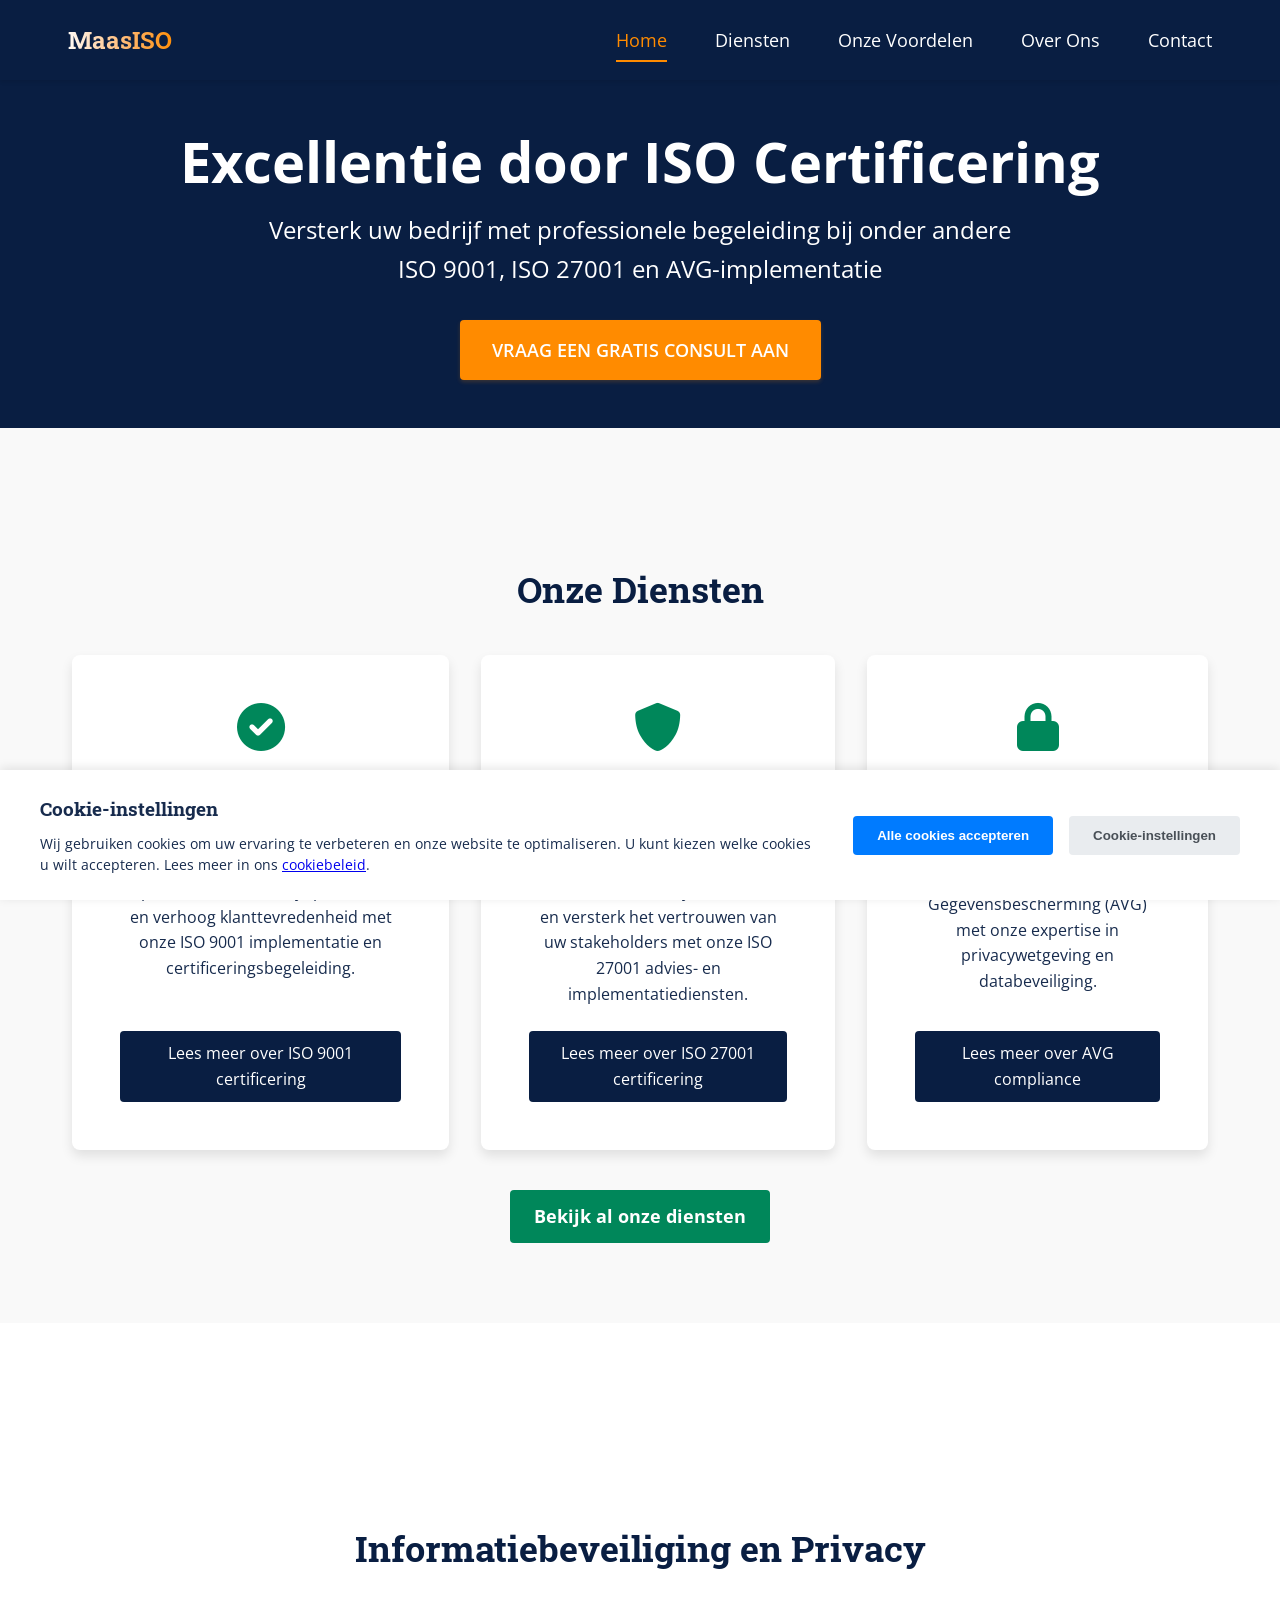
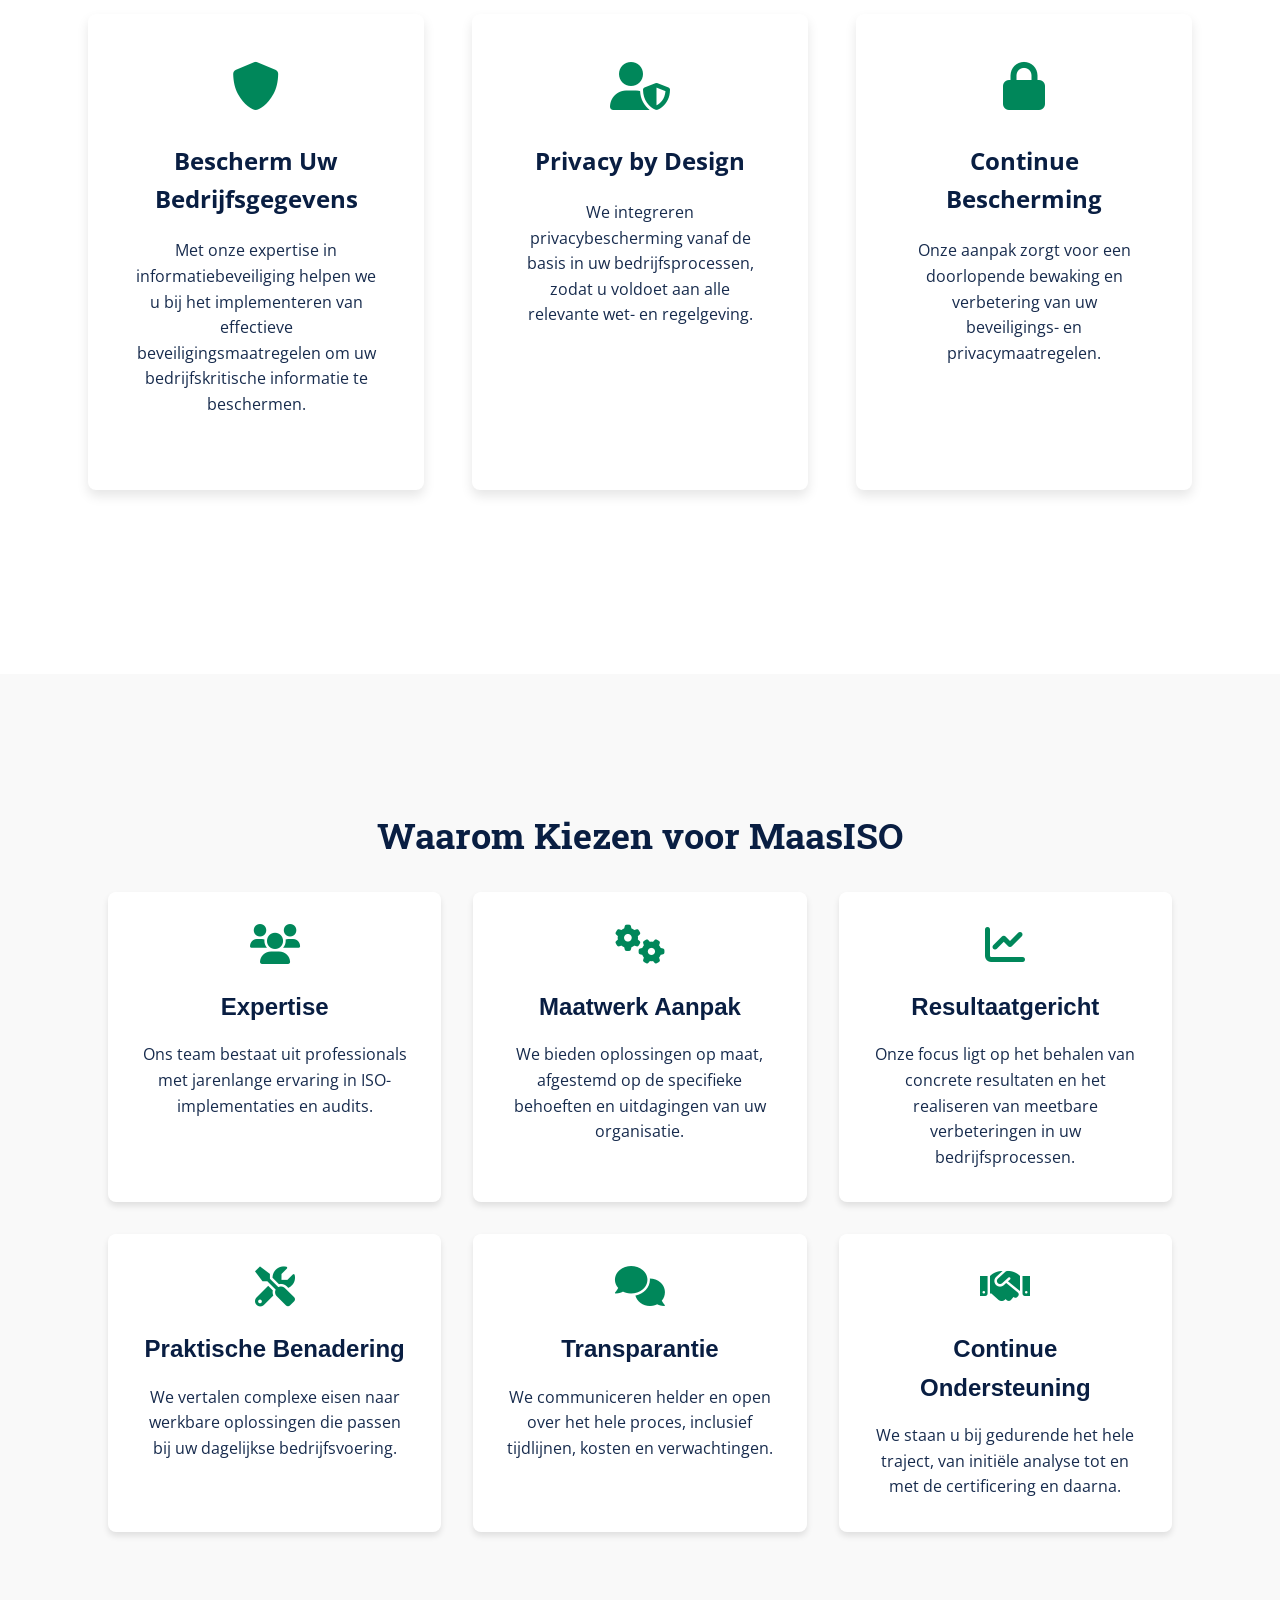
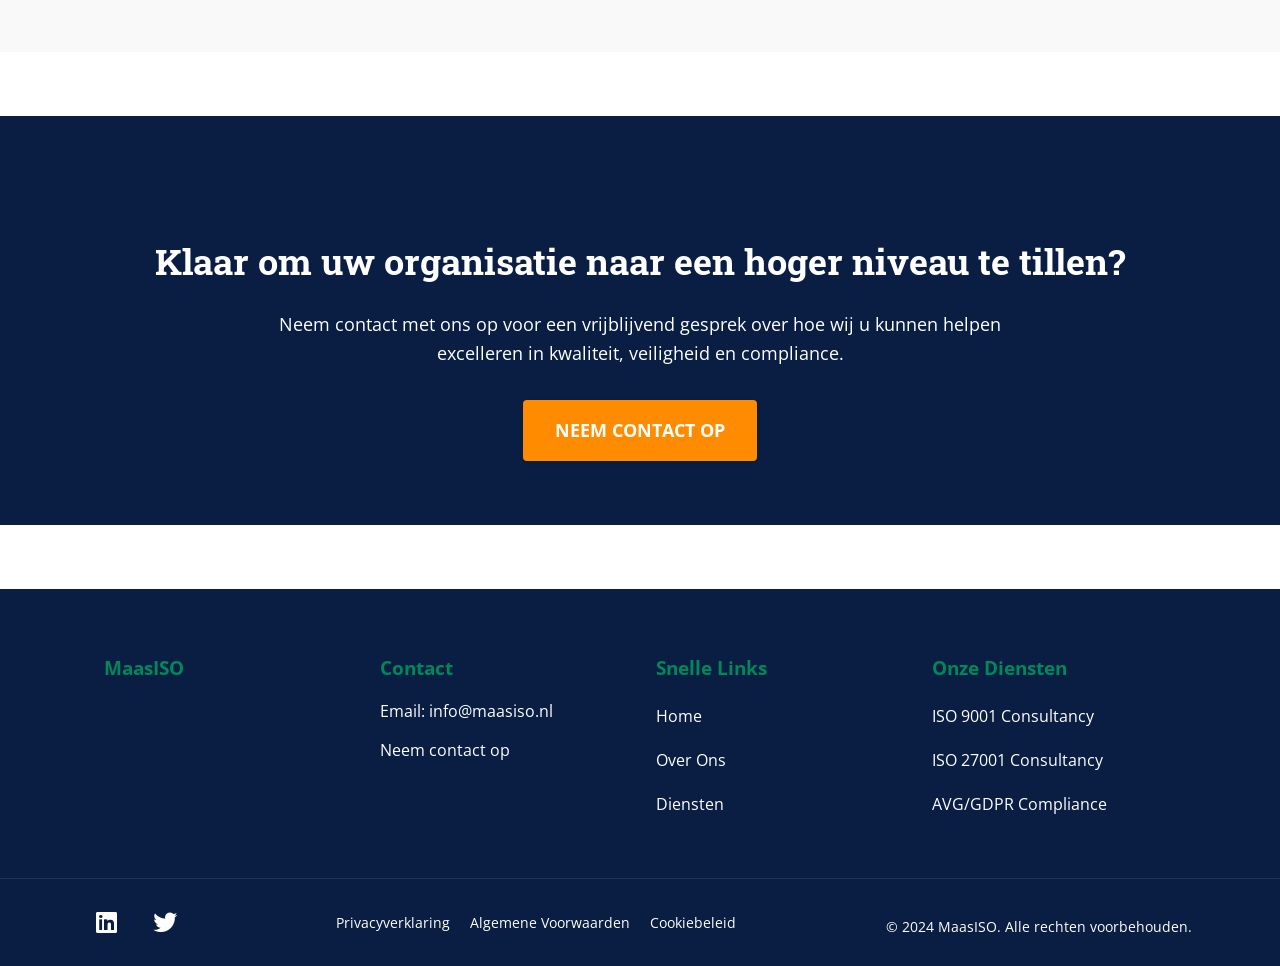
==== commit 0ab23b87: "nuja011" ====
--- a/index.html
+++ b/index.html
@@ -81,9 +81,9 @@
     <main id="main-content">
         <section id="hero" class="hero" aria-label="Introductie">
             <div class="container">
-                <h1 class="fade-in">Excellentie door ISO Certificering</h1>
-                <p class="lead fade-in">Versterk uw bedrijf met professionele begeleiding bij onder andere<br>ISO 9001, ISO 27001 en AVG-implementatie</p>
-                <a href="contact.html" class="cta-button fade-in">Vraag een Gratis Consult Aan</a>
+                <h1>Excellentie door ISO Certificering</h1>
+                <p class="lead">Versterk uw bedrijf met professionele begeleiding bij onder andere<br>ISO 9001, ISO 27001 en AVG-implementatie</p>
+                <a href="contact.html" class="cta-button">Vraag een Gratis Consult Aan</a>
             </div>
         </section>
 
@@ -112,6 +112,29 @@
                 </div>
                 <div class="text-center">
                     <a href="diensten.html" class="secondary-button fade-in">Bekijk al onze diensten</a>
+                </div>
+            </div>
+        </section>
+
+        <section id="informatiebeveiliging" class="section-padding" aria-label="Informatiebeveiliging en Privacy">
+            <div class="container">
+                <h2 class="section-title fade-in">Informatiebeveiliging en Privacy</h2>
+                <div class="diensten-grid">
+                    <div class="dienst fade-in">
+                        <i class="fas fa-shield-alt dienst-icon" aria-hidden="true"></i>
+                        <h3>Bescherm Uw Bedrijfsgegevens</h3>
+                        <p>Met onze expertise in informatiebeveiliging helpen we u bij het implementeren van effectieve beveiligingsmaatregelen om uw bedrijfskritische informatie te beschermen.</p>
+                    </div>
+                    <div class="dienst fade-in">
+                        <i class="fas fa-user-shield dienst-icon" aria-hidden="true"></i>
+                        <h3>Privacy by Design</h3>
+                        <p>We integreren privacybescherming vanaf de basis in uw bedrijfsprocessen, zodat u voldoet aan alle relevante wet- en regelgeving.</p>
+                    </div>
+                    <div class="dienst fade-in">
+                        <i class="fas fa-lock dienst-icon" aria-hidden="true"></i>
+                        <h3>Continue Bescherming</h3>
+                        <p>Onze aanpak zorgt voor een doorlopende bewaking en verbetering van uw beveiligings- en privacymaatregelen.</p>
+                    </div>
                 </div>
             </div>
         </section>
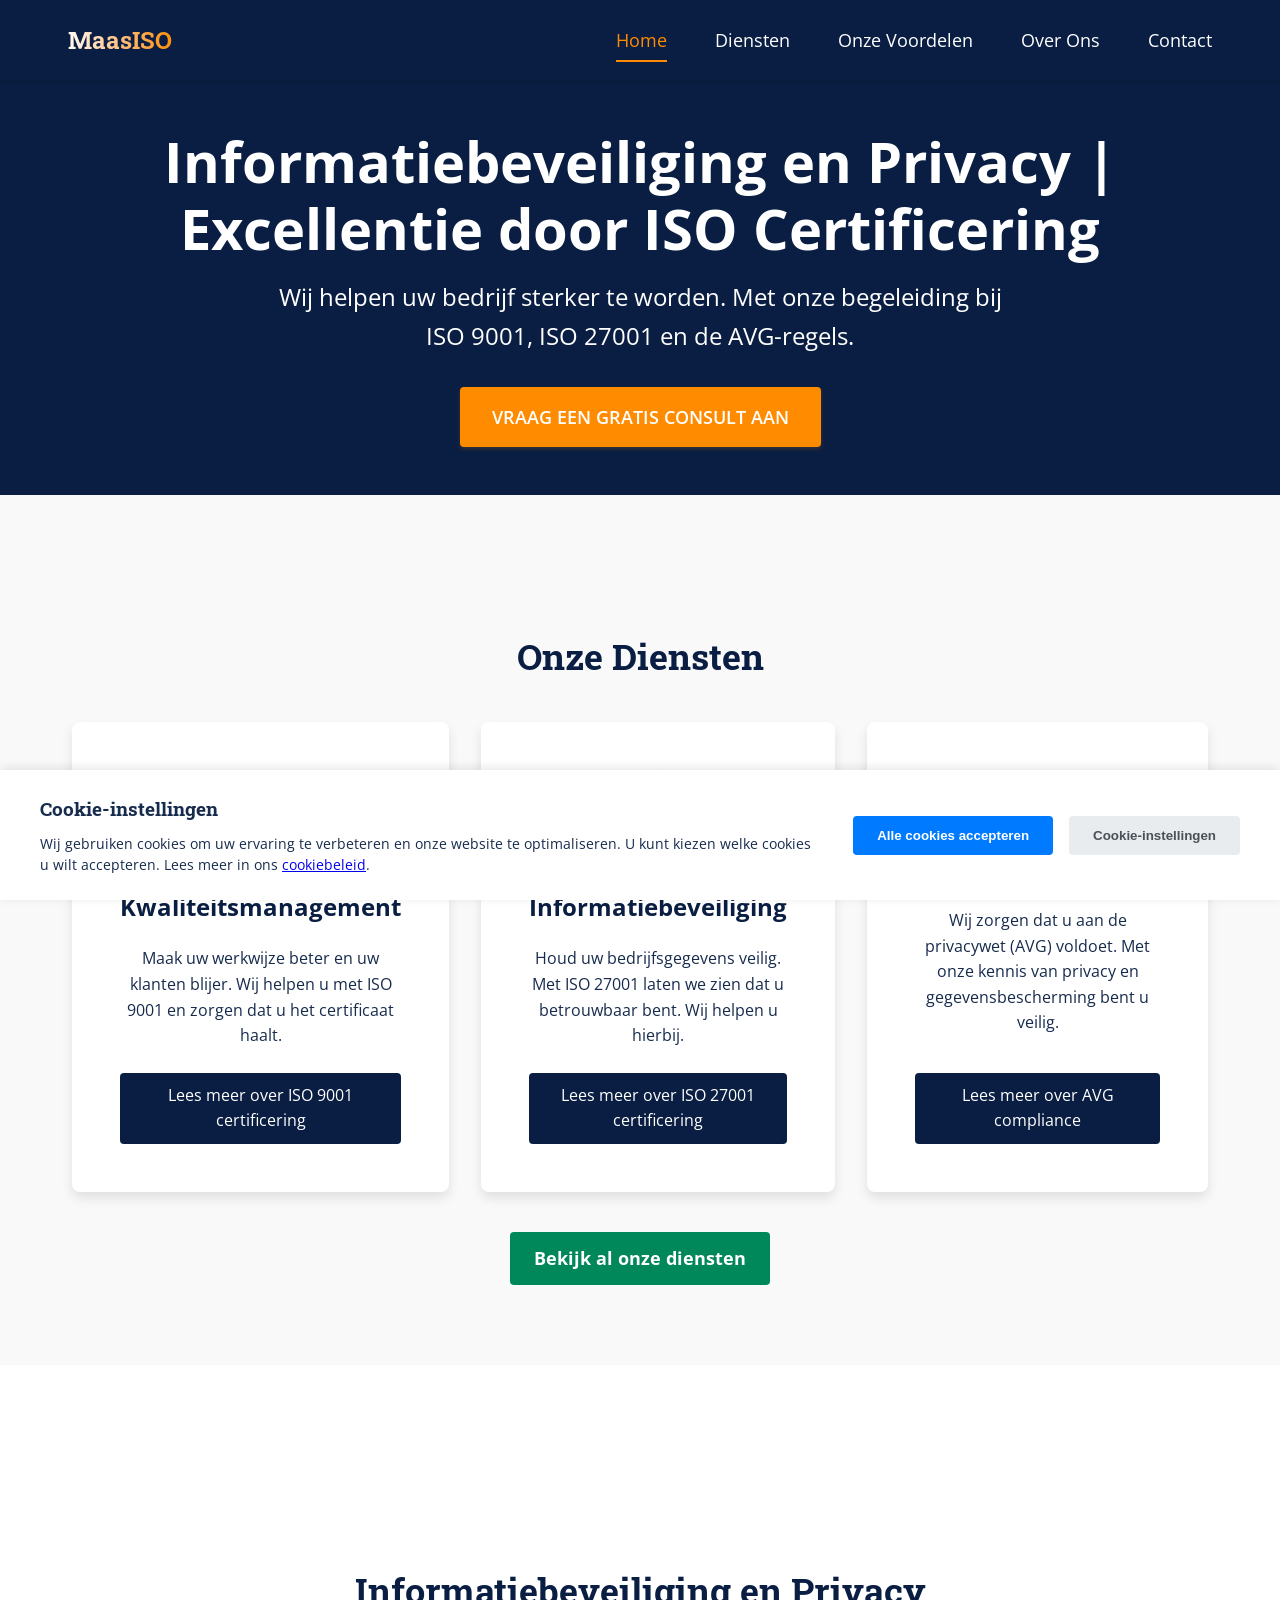
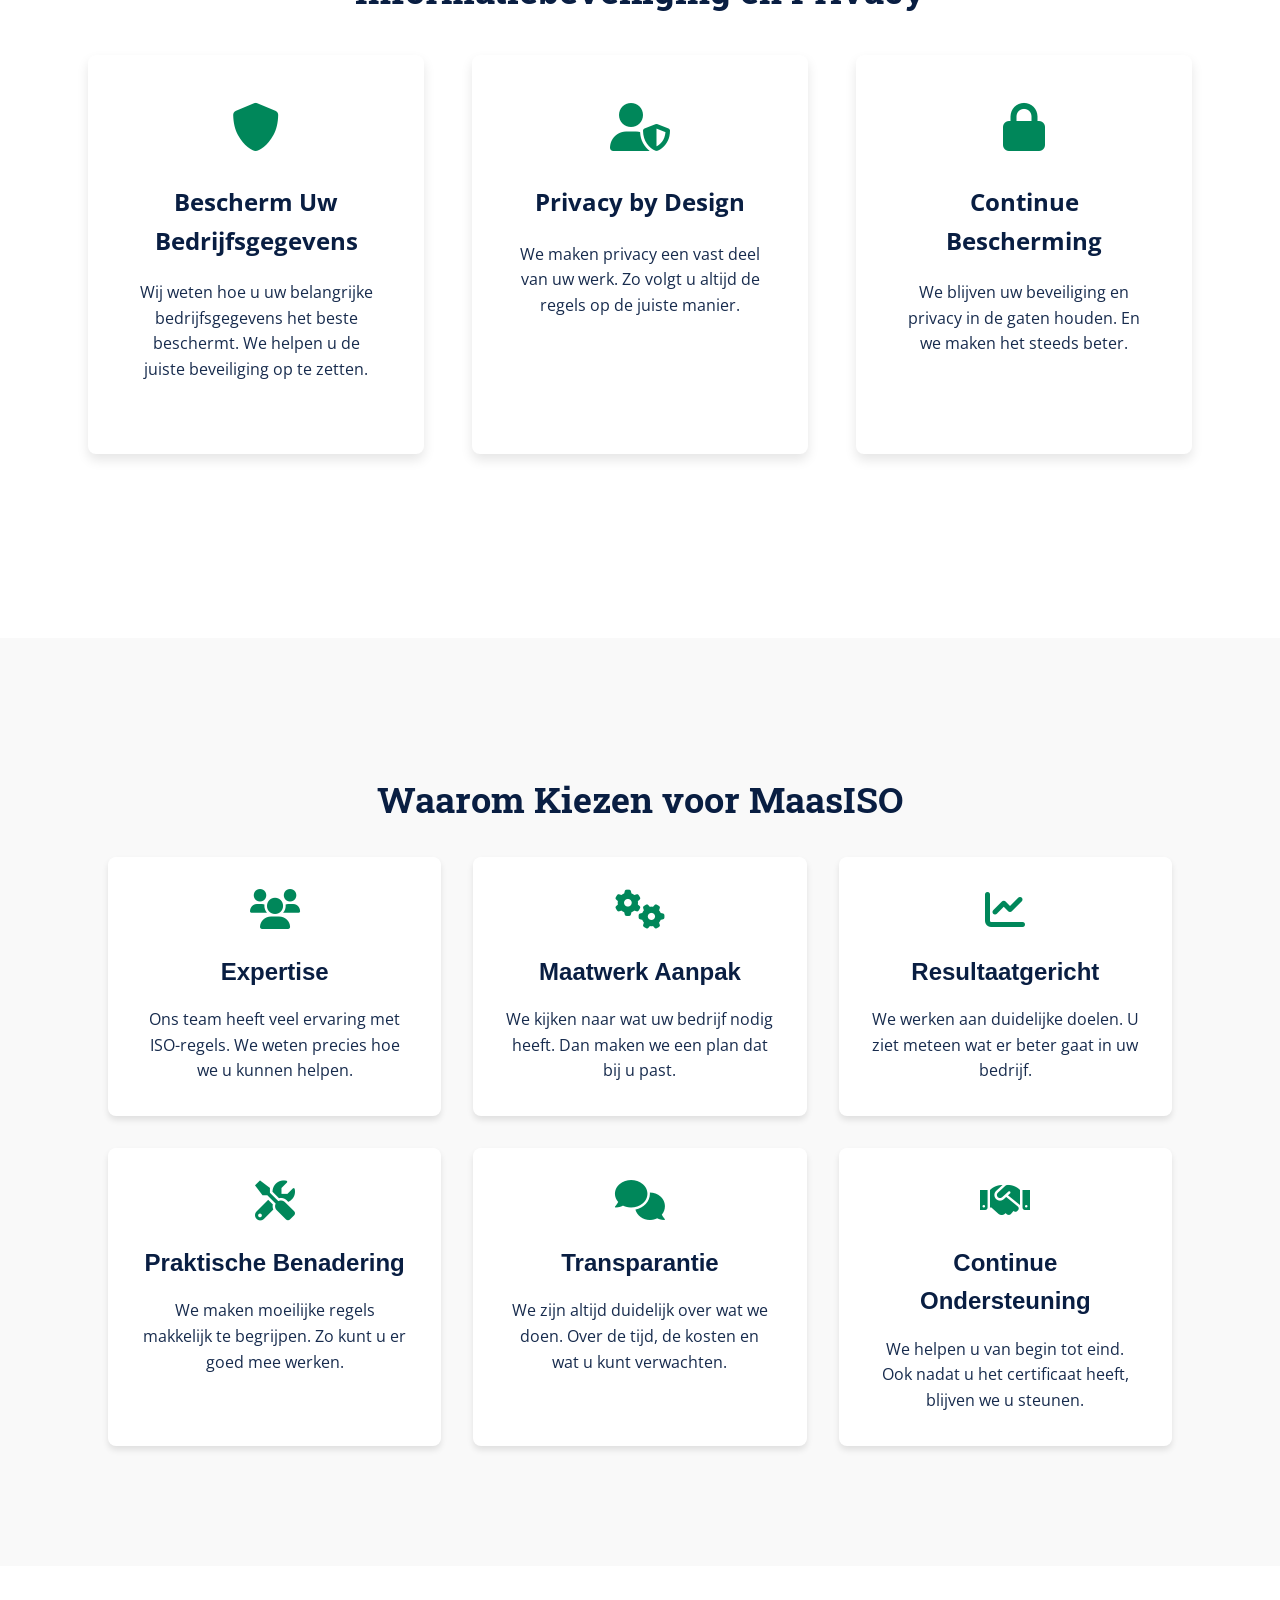
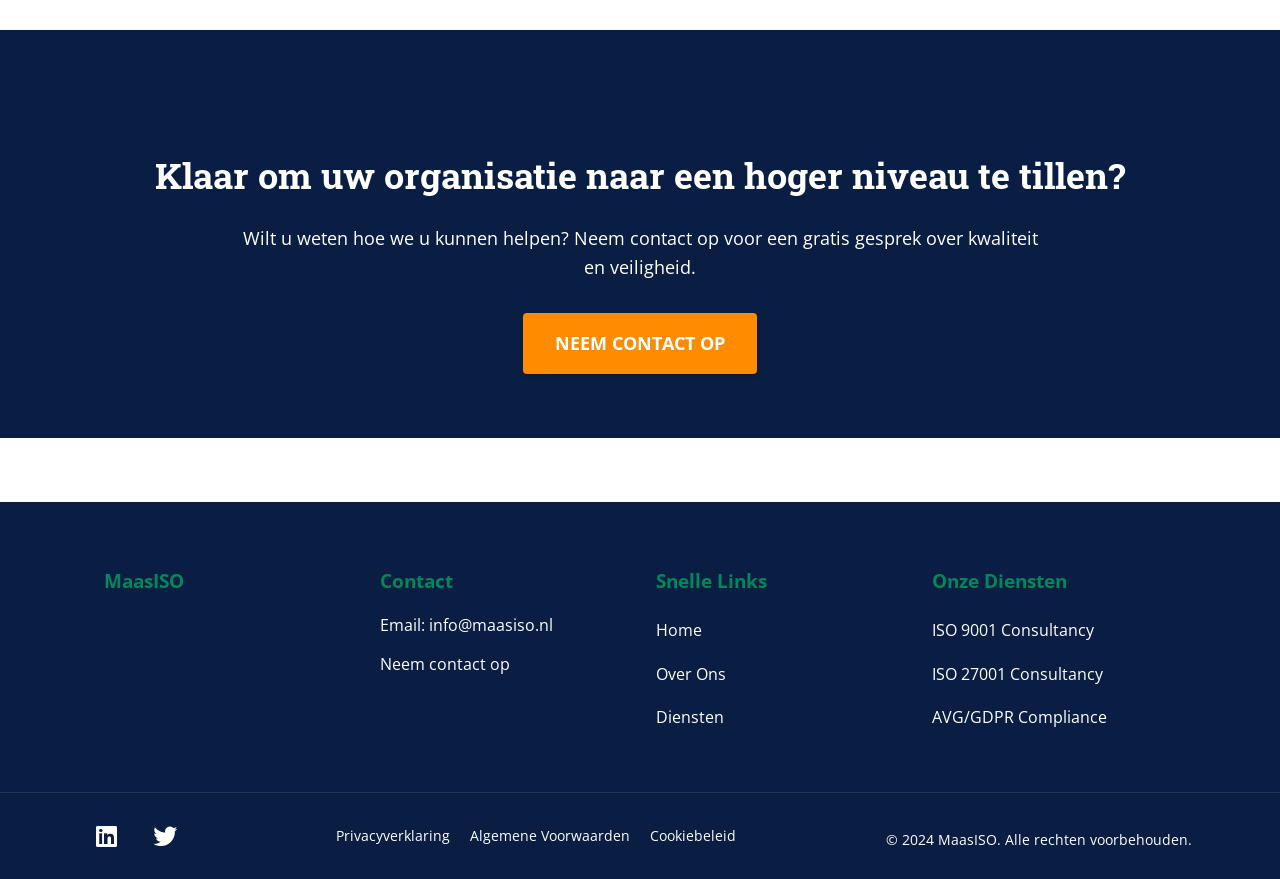
==== commit 61140b83: "nuja012" ====
--- a/index.html
+++ b/index.html
@@ -12,7 +12,7 @@
 </script>
     <meta charset="UTF-8">
     <meta name="viewport" content="width=device-width, initial-scale=1.0">
-    <title>MaasISO - ISO Certificering en Implementatie Diensten</title>
+    <title>MaasISO - Informatiebeveiliging en Privacy | ISO Certificering en Implementatie Diensten</title>
     <meta name="description" content="Versterk uw bedrijf met professionele begeleiding bij ISO 9001, ISO 27001 en AVG-implementatie. Expertise in kwaliteitsmanagement en informatiebeveiliging.">
     
     <!-- Open Graph / Facebook -->
@@ -81,8 +81,8 @@
     <main id="main-content">
         <section id="hero" class="hero" aria-label="Introductie">
             <div class="container">
-                <h1>Excellentie door ISO Certificering</h1>
-                <p class="lead">Versterk uw bedrijf met professionele begeleiding bij onder andere<br>ISO 9001, ISO 27001 en AVG-implementatie</p>
+                <h1>Informatiebeveiliging en Privacy | Excellentie door ISO Certificering</h1>
+                <p class="lead">Wij helpen uw bedrijf sterker te worden. Met onze begeleiding bij<br>ISO 9001, ISO 27001 en de AVG-regels.</p>
                 <a href="contact.html" class="cta-button">Vraag een Gratis Consult Aan</a>
             </div>
         </section>
@@ -94,19 +94,19 @@
                     <div class="dienst fade-in">
                         <i class="fas fa-check-circle dienst-icon" aria-hidden="true"></i>
                         <h3>ISO 9001 Kwaliteitsmanagement</h3>
-                        <p>Optimaliseer uw bedrijfsprocessen en verhoog klanttevredenheid met onze ISO 9001 implementatie en certificeringsbegeleiding.</p>
+                        <p>Maak uw werkwijze beter en uw klanten blijer. Wij helpen u met ISO 9001 en zorgen dat u het certificaat haalt.</p>
                         <a href="iso-9001.html" class="lees-meer">Lees meer over ISO 9001 certificering</a>
                     </div>
                     <div class="dienst fade-in">
                         <i class="fas fa-shield-alt dienst-icon" aria-hidden="true"></i>
                         <h3>ISO 27001 Informatiebeveiliging</h3>
-                        <p>Bescherm uw bedrijfsinformatie en versterk het vertrouwen van uw stakeholders met onze ISO 27001 advies- en implementatiediensten.</p>
+                        <p>Houd uw bedrijfsgegevens veilig. Met ISO 27001 laten we zien dat u betrouwbaar bent. Wij helpen u hierbij.</p>
                         <a href="iso-27001.html" class="lees-meer">Lees meer over ISO 27001 certificering</a>
                     </div>
                     <div class="dienst fade-in">
                         <i class="fas fa-lock dienst-icon" aria-hidden="true"></i>
                         <h3>AVG Compliance</h3>
-                        <p>Zorg dat uw organisatie voldoet aan de Algemene Verordening Gegevensbescherming (AVG) met onze expertise in privacywetgeving en databeveiliging.</p>
+                        <p>Wij zorgen dat u aan de privacywet (AVG) voldoet. Met onze kennis van privacy en gegevensbescherming bent u veilig.</p>
                         <a href="avg-compliance.html" class="lees-meer">Lees meer over AVG compliance</a>
                     </div>
                 </div>
@@ -123,17 +123,17 @@
                     <div class="dienst fade-in">
                         <i class="fas fa-shield-alt dienst-icon" aria-hidden="true"></i>
                         <h3>Bescherm Uw Bedrijfsgegevens</h3>
-                        <p>Met onze expertise in informatiebeveiliging helpen we u bij het implementeren van effectieve beveiligingsmaatregelen om uw bedrijfskritische informatie te beschermen.</p>
+                        <p>Wij weten hoe u uw belangrijke bedrijfsgegevens het beste beschermt. We helpen u de juiste beveiliging op te zetten.</p>
                     </div>
                     <div class="dienst fade-in">
                         <i class="fas fa-user-shield dienst-icon" aria-hidden="true"></i>
                         <h3>Privacy by Design</h3>
-                        <p>We integreren privacybescherming vanaf de basis in uw bedrijfsprocessen, zodat u voldoet aan alle relevante wet- en regelgeving.</p>
+                        <p>We maken privacy een vast deel van uw werk. Zo volgt u altijd de regels op de juiste manier.</p>
                     </div>
                     <div class="dienst fade-in">
                         <i class="fas fa-lock dienst-icon" aria-hidden="true"></i>
                         <h3>Continue Bescherming</h3>
-                        <p>Onze aanpak zorgt voor een doorlopende bewaking en verbetering van uw beveiligings- en privacymaatregelen.</p>
+                        <p>We blijven uw beveiliging en privacy in de gaten houden. En we maken het steeds beter.</p>
                     </div>
                 </div>
             </div>
@@ -146,32 +146,32 @@
                     <article class="voordeel fade-in">
                         <i class="fas fa-users" aria-hidden="true"></i>
                         <h3>Expertise</h3>
-                        <p>Ons team bestaat uit professionals met jarenlange ervaring in ISO-implementaties en audits.</p>
+                        <p>Ons team heeft veel ervaring met ISO-regels. We weten precies hoe we u kunnen helpen.</p>
                     </article>
                     <article class="voordeel fade-in">
                         <i class="fas fa-cogs" aria-hidden="true"></i>
                         <h3>Maatwerk Aanpak</h3>
-                        <p>We bieden oplossingen op maat, afgestemd op de specifieke behoeften en uitdagingen van uw organisatie.</p>
+                        <p>We kijken naar wat uw bedrijf nodig heeft. Dan maken we een plan dat bij u past.</p>
                     </article>
                     <article class="voordeel fade-in">
                         <i class="fas fa-chart-line" aria-hidden="true"></i>
                         <h3>Resultaatgericht</h3>
-                        <p>Onze focus ligt op het behalen van concrete resultaten en het realiseren van meetbare verbeteringen in uw bedrijfsprocessen.</p>
+                        <p>We werken aan duidelijke doelen. U ziet meteen wat er beter gaat in uw bedrijf.</p>
                     </article>
                     <article class="voordeel fade-in">
                         <i class="fas fa-tools" aria-hidden="true"></i>
                         <h3>Praktische Benadering</h3>
-                        <p>We vertalen complexe eisen naar werkbare oplossingen die passen bij uw dagelijkse bedrijfsvoering.</p>
+                        <p>We maken moeilijke regels makkelijk te begrijpen. Zo kunt u er goed mee werken.</p>
                     </article>
                     <article class="voordeel fade-in">
                         <i class="fas fa-comments" aria-hidden="true"></i>
                         <h3>Transparantie</h3>
-                        <p>We communiceren helder en open over het hele proces, inclusief tijdlijnen, kosten en verwachtingen.</p>
+                        <p>We zijn altijd duidelijk over wat we doen. Over de tijd, de kosten en wat u kunt verwachten.</p>
                     </article>
                     <article class="voordeel fade-in">
                         <i class="fas fa-handshake" aria-hidden="true"></i>
                         <h3>Continue Ondersteuning</h3>
-                        <p>We staan u bij gedurende het hele traject, van initiële analyse tot en met de certificering en daarna.</p>
+                        <p>We helpen u van begin tot eind. Ook nadat u het certificaat heeft, blijven we u steunen.</p>
                     </article>
                 </div>
             </div>
@@ -180,7 +180,7 @@
         <section id="cta" class="section-padding" style="background-color: var(--hero-background);" aria-label="Contact Oproep">
             <div class="container text-center">
                 <h2 class="section-title" style="color: var(--text-color-light);">Klaar om uw organisatie naar een hoger niveau te tillen?</h2>
-                <p class="section-intro" style="color: var(--text-color-light);">Neem contact met ons op voor een vrijblijvend gesprek over hoe wij u kunnen helpen excelleren in kwaliteit, veiligheid en compliance.</p>
+                <p class="section-intro" style="color: var(--text-color-light);">Wilt u weten hoe we u kunnen helpen? Neem contact op voor een gratis gesprek over kwaliteit en veiligheid.</p>
                 <div class="text-center">
                     <a href="contact.html" class="cta-button fade-in">NEEM CONTACT OP</a>
                 </div>
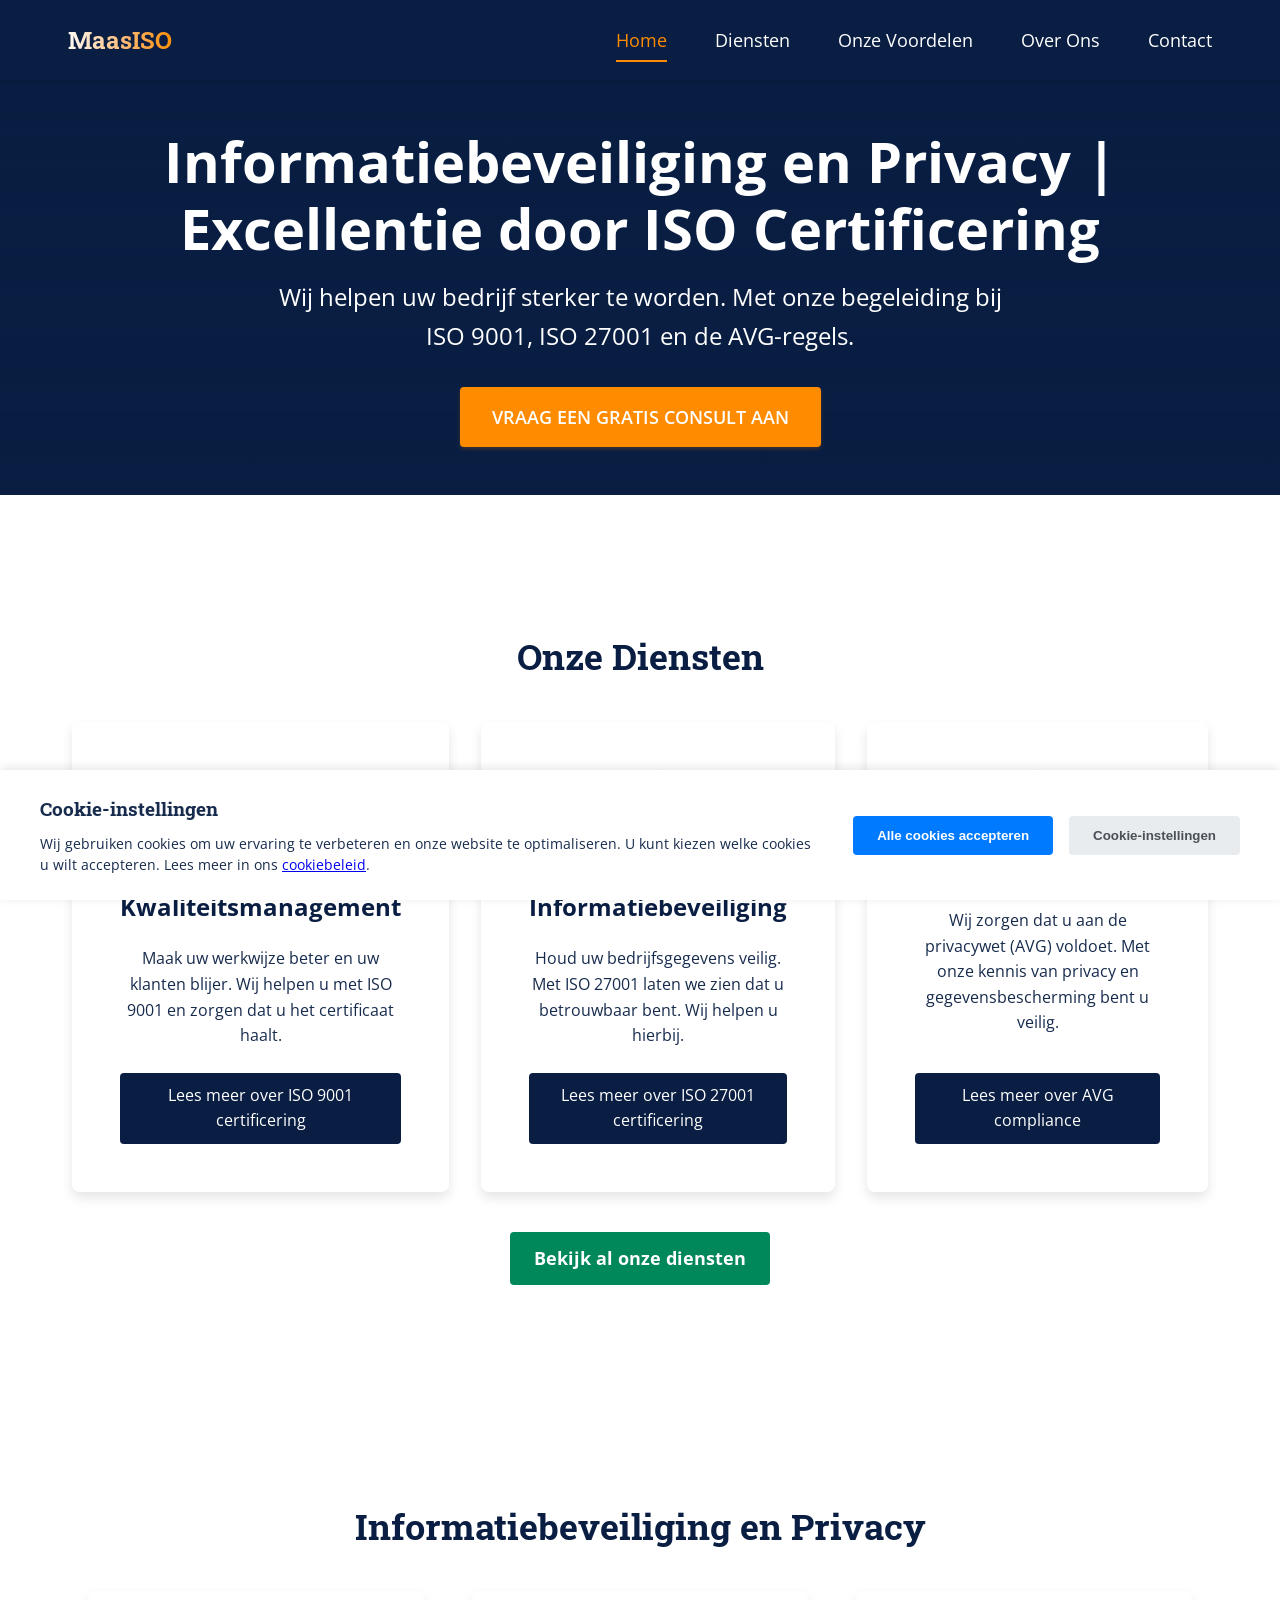
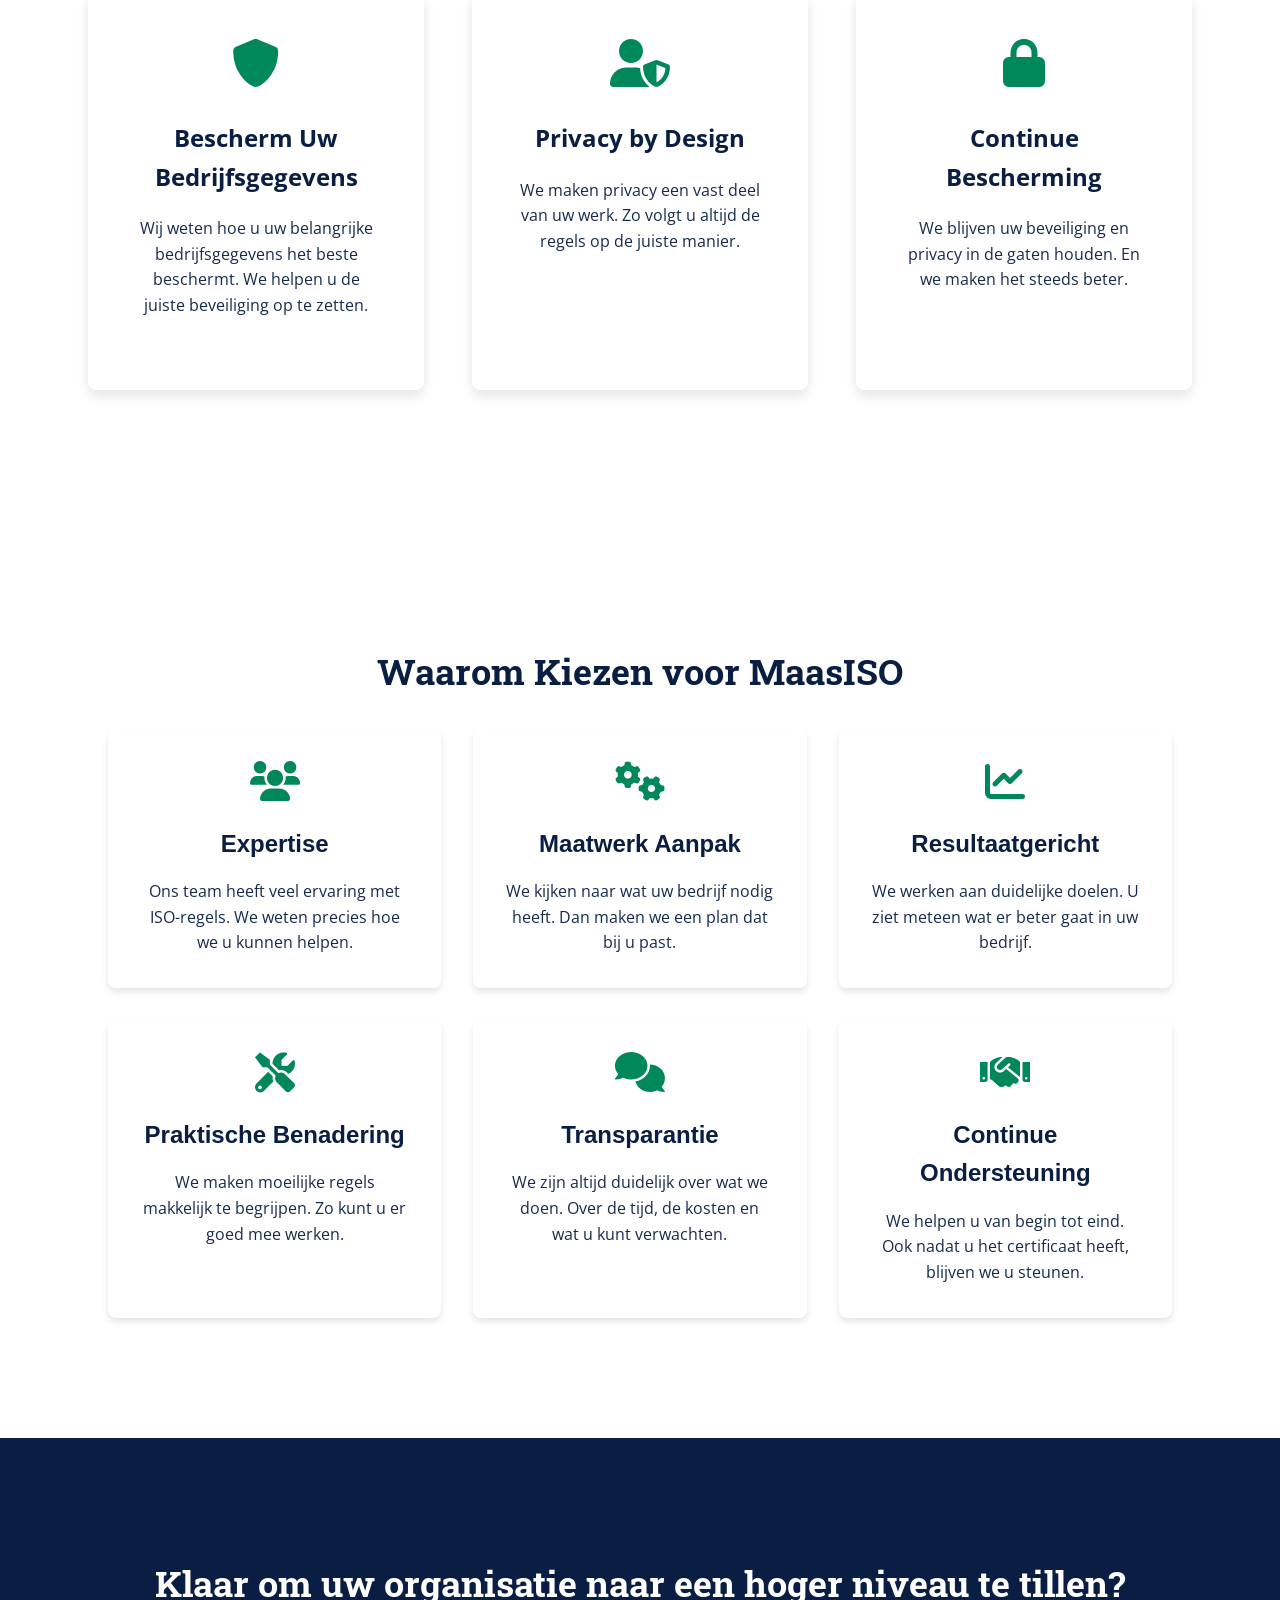
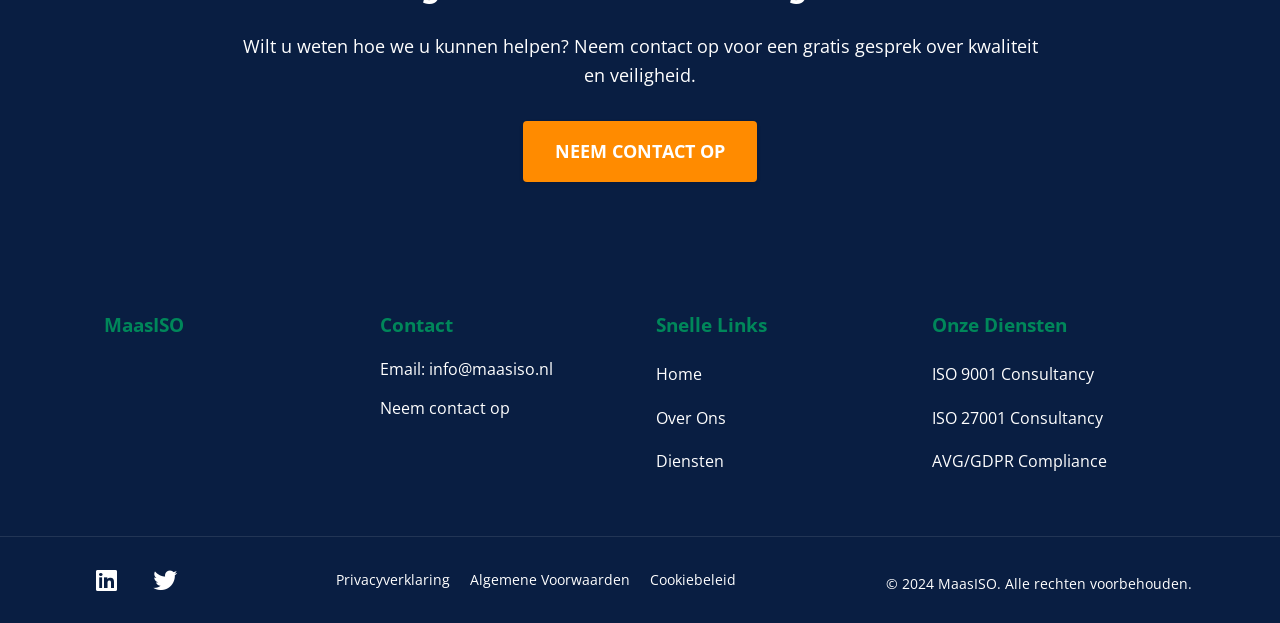
==== commit 90b32115: "nuja0001" ====
--- a/index.html
+++ b/index.html
@@ -34,6 +34,7 @@
     
     <link rel="icon" type="image/svg+xml" href="images/icons/favicon.svg">
     <link rel="stylesheet" href="css/styles.min.css">
+    <link rel="stylesheet" href="css/hover-tiles.css">
     <link href="https://fonts.googleapis.com/css2?family=Open+Sans:wght@400;700&family=Roboto+Slab:wght@400;700&display=swap" rel="stylesheet">
     <link rel="stylesheet" href="https://cdnjs.cloudflare.com/ajax/libs/font-awesome/6.0.0-beta3/css/all.min.css">
 
@@ -53,7 +54,16 @@
         "sameAs": [
             "https://www.linkedin.com/company/maasiso",
             "https://twitter.com/maasiso"
-        ]
+        ],
+        "logo": "https://www.maasiso.nl/images/logo.png",
+        "address": {
+            "@type": "PostalAddress",
+            "streetAddress": "Example Street 123",
+            "addressLocality": "Example City",
+            "postalCode": "1234 AB",
+            "addressCountry": "NL"
+        },
+        "telephone": "+31123456789"
     }
     </script>
 </head>
@@ -79,33 +89,33 @@
     </header>
 
     <main id="main-content">
-        <section id="hero" class="hero" aria-label="Introductie">
-            <div class="container">
-                <h1>Informatiebeveiliging en Privacy | Excellentie door ISO Certificering</h1>
+        <article id="hero" class="hero" aria-label="Introductie">
+            <div class="container">
+                <h1 >Informatiebeveiliging en Privacy | Excellentie door ISO Certificering</h1>
                 <p class="lead">Wij helpen uw bedrijf sterker te worden. Met onze begeleiding bij<br>ISO 9001, ISO 27001 en de AVG-regels.</p>
                 <a href="contact.html" class="cta-button">Vraag een Gratis Consult Aan</a>
             </div>
-        </section>
-
-        <section id="diensten" class="section-padding" aria-label="Onze Diensten">
+        </article>
+
+        <article id="diensten" class="section-padding" aria-label="Onze Diensten">
             <div class="container">
                 <h2 class="section-title fade-in">Onze Diensten</h2>
                 <div class="diensten-grid">
                     <div class="dienst fade-in">
                         <i class="fas fa-check-circle dienst-icon" aria-hidden="true"></i>
-                        <h3>ISO 9001 Kwaliteitsmanagement</h3>
+                        <h3 >ISO 9001 Kwaliteitsmanagement</h3>
                         <p>Maak uw werkwijze beter en uw klanten blijer. Wij helpen u met ISO 9001 en zorgen dat u het certificaat haalt.</p>
                         <a href="iso-9001.html" class="lees-meer">Lees meer over ISO 9001 certificering</a>
                     </div>
                     <div class="dienst fade-in">
                         <i class="fas fa-shield-alt dienst-icon" aria-hidden="true"></i>
-                        <h3>ISO 27001 Informatiebeveiliging</h3>
+                        <h3 >ISO 27001 Informatiebeveiliging</h3>
                         <p>Houd uw bedrijfsgegevens veilig. Met ISO 27001 laten we zien dat u betrouwbaar bent. Wij helpen u hierbij.</p>
                         <a href="iso-27001.html" class="lees-meer">Lees meer over ISO 27001 certificering</a>
                     </div>
                     <div class="dienst fade-in">
                         <i class="fas fa-lock dienst-icon" aria-hidden="true"></i>
-                        <h3>AVG Compliance</h3>
+                        <h3 >AVG Compliance</h3>
                         <p>Wij zorgen dat u aan de privacywet (AVG) voldoet. Met onze kennis van privacy en gegevensbescherming bent u veilig.</p>
                         <a href="avg-compliance.html" class="lees-meer">Lees meer over AVG compliance</a>
                     </div>
@@ -114,70 +124,103 @@
                     <a href="diensten.html" class="secondary-button fade-in">Bekijk al onze diensten</a>
                 </div>
             </div>
-        </section>
-
-        <section id="informatiebeveiliging" class="section-padding" aria-label="Informatiebeveiliging en Privacy">
+        </article>
+
+        <article id="informatiebeveiliging" class="section-padding" aria-label="Informatiebeveiliging en Privacy">
             <div class="container">
                 <h2 class="section-title fade-in">Informatiebeveiliging en Privacy</h2>
                 <div class="diensten-grid">
                     <div class="dienst fade-in">
                         <i class="fas fa-shield-alt dienst-icon" aria-hidden="true"></i>
-                        <h3>Bescherm Uw Bedrijfsgegevens</h3>
+                        <h3 >Bescherm Uw Bedrijfsgegevens</h3>
                         <p>Wij weten hoe u uw belangrijke bedrijfsgegevens het beste beschermt. We helpen u de juiste beveiliging op te zetten.</p>
+                        <div class="hover-content">
+                            <h4>Uitgebreide Beveiliging</h4>
+                            <ul>
+                                <li>Analyse van uw huidige beveiligingsmaatregelen</li>
+                                <li>Identificatie van kwetsbare bedrijfsgegevens</li>
+                                <li>Implementatie van sterke toegangscontroles</li>
+                                <li>Beveiliging van zowel digitale als fysieke gegevens</li>
+                                <li>Training voor medewerkers over veilig werken</li>
+                                <li>Regelmatige veiligheidscontroles en updates</li>
+                            </ul>
+                        </div>
                     </div>
                     <div class="dienst fade-in">
                         <i class="fas fa-user-shield dienst-icon" aria-hidden="true"></i>
-                        <h3>Privacy by Design</h3>
+                        <h3 >Privacy by Design</h3>
                         <p>We maken privacy een vast deel van uw werk. Zo volgt u altijd de regels op de juiste manier.</p>
+                        <div class="hover-content">
+                            <h4>Privacy Vanaf de Basis</h4>
+                            <ul>
+                                <li>Privacy verwerkt in elk bedrijfsproces</li>
+                                <li>Veilige verwerking van persoonsgegevens</li>
+                                <li>Duidelijke procedures voor gegevensbescherming</li>
+                                <li>Hulp bij het maken van privacyverklaringen</li>
+                                <li>Advies over verwerkersovereenkomsten</li>
+                                <li>Controle op naleving van privacyregels</li>
+                            </ul>
+                        </div>
                     </div>
                     <div class="dienst fade-in">
                         <i class="fas fa-lock dienst-icon" aria-hidden="true"></i>
-                        <h3>Continue Bescherming</h3>
+                        <h3 >Continue Bescherming</h3>
                         <p>We blijven uw beveiliging en privacy in de gaten houden. En we maken het steeds beter.</p>
-                    </div>
-                </div>
-            </div>
-        </section>
-
-        <section id="waarom-maasiso" class="section-padding" aria-label="Waarom kiezen voor MaasISO">
+                        <div class="hover-content">
+                            <h4>Doorlopende Verbetering</h4>
+                            <ul>
+                                <li>Regelmatige controle van beveiligingsmaatregelen</li>
+                                <li>Aanpassing aan nieuwe bedreigingen</li>
+                                <li>Updates bij veranderende wetgeving</li>
+                                <li>Periodieke beveiligingstests</li>
+                                <li>Snelle reactie bij incidenten</li>
+                                <li>Jaarlijkse evaluatie en verbeterplan</li>
+                            </ul>
+                        </div>
+                    </div>
+                </div>
+            </div>
+        </article>
+
+        <article id="waarom-maasiso" class="section-padding" aria-label="Waarom kiezen voor MaasISO">
             <div class="container">
                 <h2 class="section-title fade-in">Waarom Kiezen voor MaasISO</h2>
                 <div class="voordelen-grid">
                     <article class="voordeel fade-in">
                         <i class="fas fa-users" aria-hidden="true"></i>
-                        <h3>Expertise</h3>
+                        <h3 >Expertise</h3>
                         <p>Ons team heeft veel ervaring met ISO-regels. We weten precies hoe we u kunnen helpen.</p>
                     </article>
                     <article class="voordeel fade-in">
                         <i class="fas fa-cogs" aria-hidden="true"></i>
-                        <h3>Maatwerk Aanpak</h3>
+                        <h3 >Maatwerk Aanpak</h3>
                         <p>We kijken naar wat uw bedrijf nodig heeft. Dan maken we een plan dat bij u past.</p>
                     </article>
                     <article class="voordeel fade-in">
                         <i class="fas fa-chart-line" aria-hidden="true"></i>
-                        <h3>Resultaatgericht</h3>
+                        <h3 >Resultaatgericht</h3>
                         <p>We werken aan duidelijke doelen. U ziet meteen wat er beter gaat in uw bedrijf.</p>
                     </article>
                     <article class="voordeel fade-in">
                         <i class="fas fa-tools" aria-hidden="true"></i>
-                        <h3>Praktische Benadering</h3>
+                        <h3 >Praktische Benadering</h3>
                         <p>We maken moeilijke regels makkelijk te begrijpen. Zo kunt u er goed mee werken.</p>
                     </article>
                     <article class="voordeel fade-in">
                         <i class="fas fa-comments" aria-hidden="true"></i>
-                        <h3>Transparantie</h3>
+                        <h3 >Transparantie</h3>
                         <p>We zijn altijd duidelijk over wat we doen. Over de tijd, de kosten en wat u kunt verwachten.</p>
                     </article>
                     <article class="voordeel fade-in">
                         <i class="fas fa-handshake" aria-hidden="true"></i>
-                        <h3>Continue Ondersteuning</h3>
+                        <h3 >Continue Ondersteuning</h3>
                         <p>We helpen u van begin tot eind. Ook nadat u het certificaat heeft, blijven we u steunen.</p>
                     </article>
                 </div>
             </div>
-        </section>
-
-        <section id="cta" class="section-padding" style="background-color: var(--hero-background);" aria-label="Contact Oproep">
+        </article>
+
+        <article id="cta" class="section-padding" style="background-color: var(--hero-background);" aria-label="Contact Oproep">
             <div class="container text-center">
                 <h2 class="section-title" style="color: var(--text-color-light);">Klaar om uw organisatie naar een hoger niveau te tillen?</h2>
                 <p class="section-intro" style="color: var(--text-color-light);">Wilt u weten hoe we u kunnen helpen? Neem contact op voor een gratis gesprek over kwaliteit en veiligheid.</p>
@@ -185,7 +228,7 @@
                     <a href="contact.html" class="cta-button fade-in">NEEM CONTACT OP</a>
                 </div>
             </div>
-        </section>
+        </article>
     </main>
 
     <footer>
@@ -237,5 +280,6 @@
 
     <script src="js/main.min.js"></script>
     <script src="js/cookie-banner.min.js"></script>
+    <script src="js/expand-content.js"></script>
 </body>
 </html>
